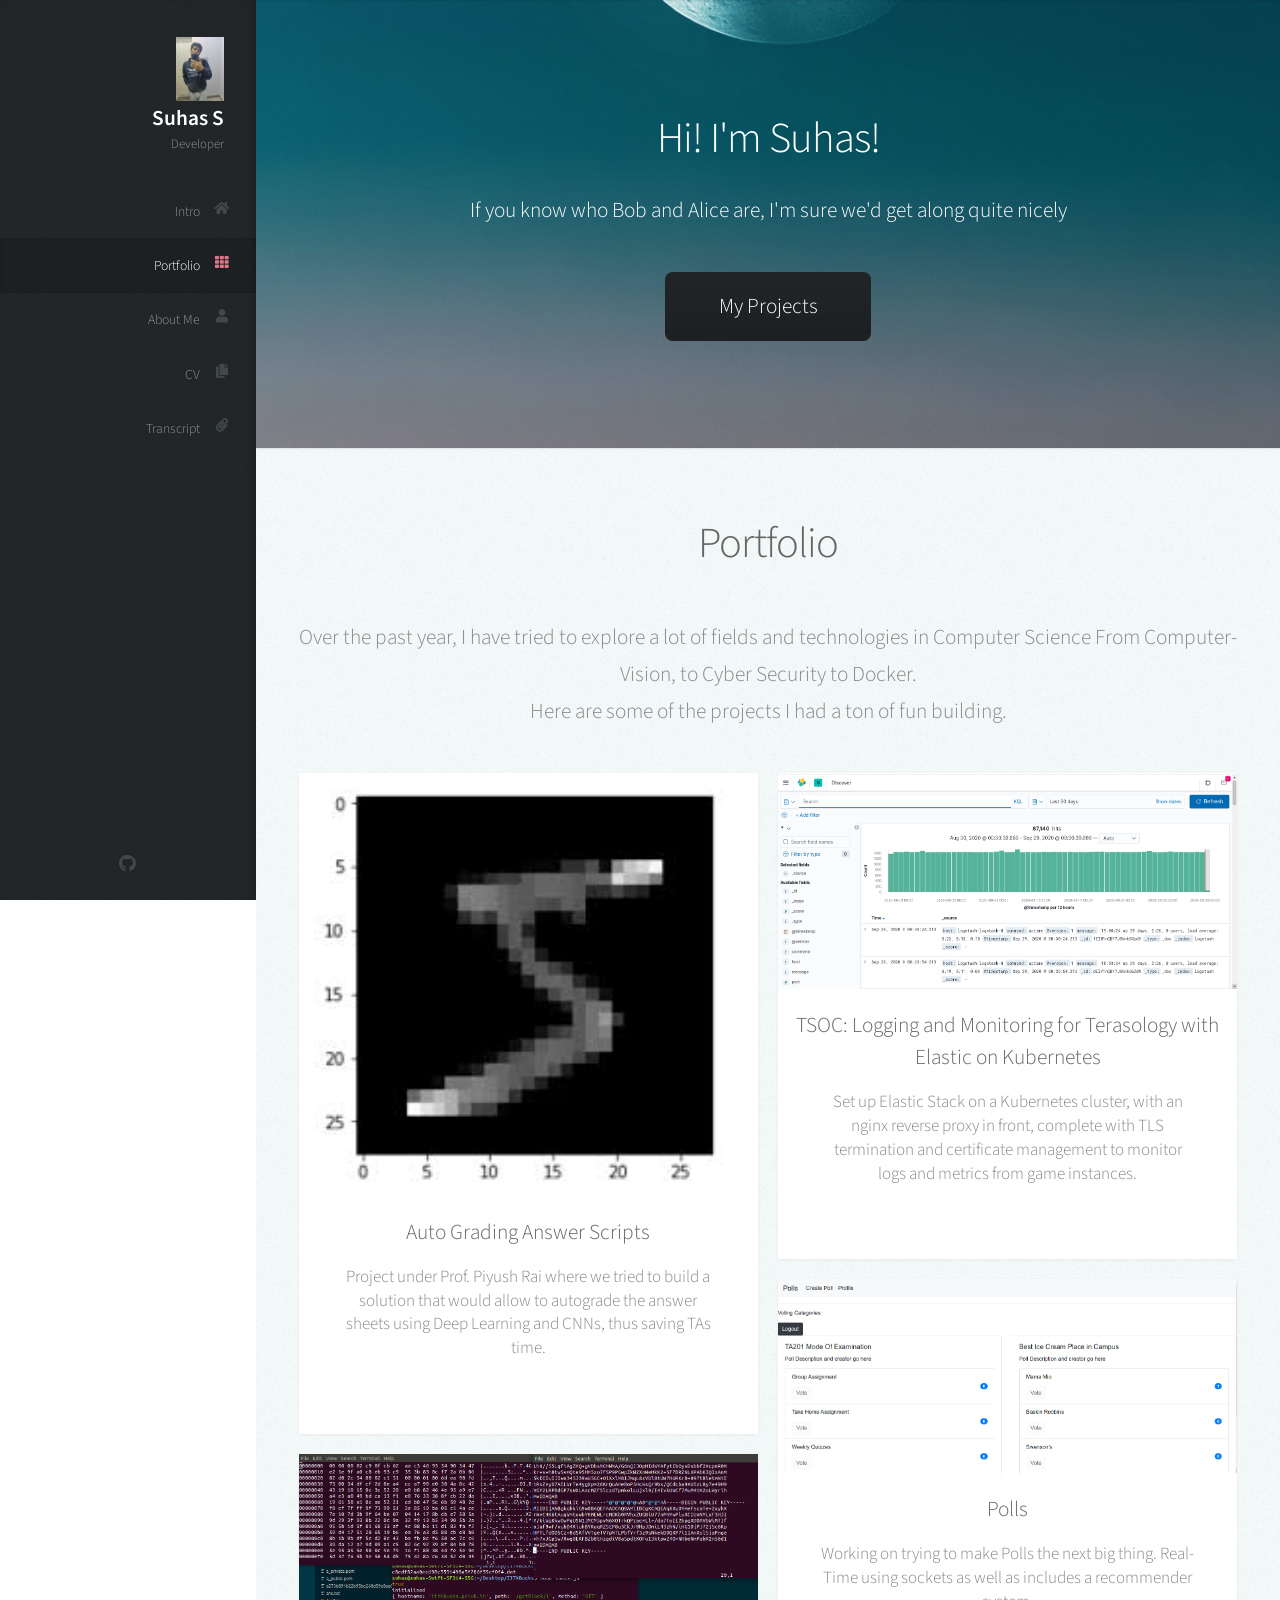
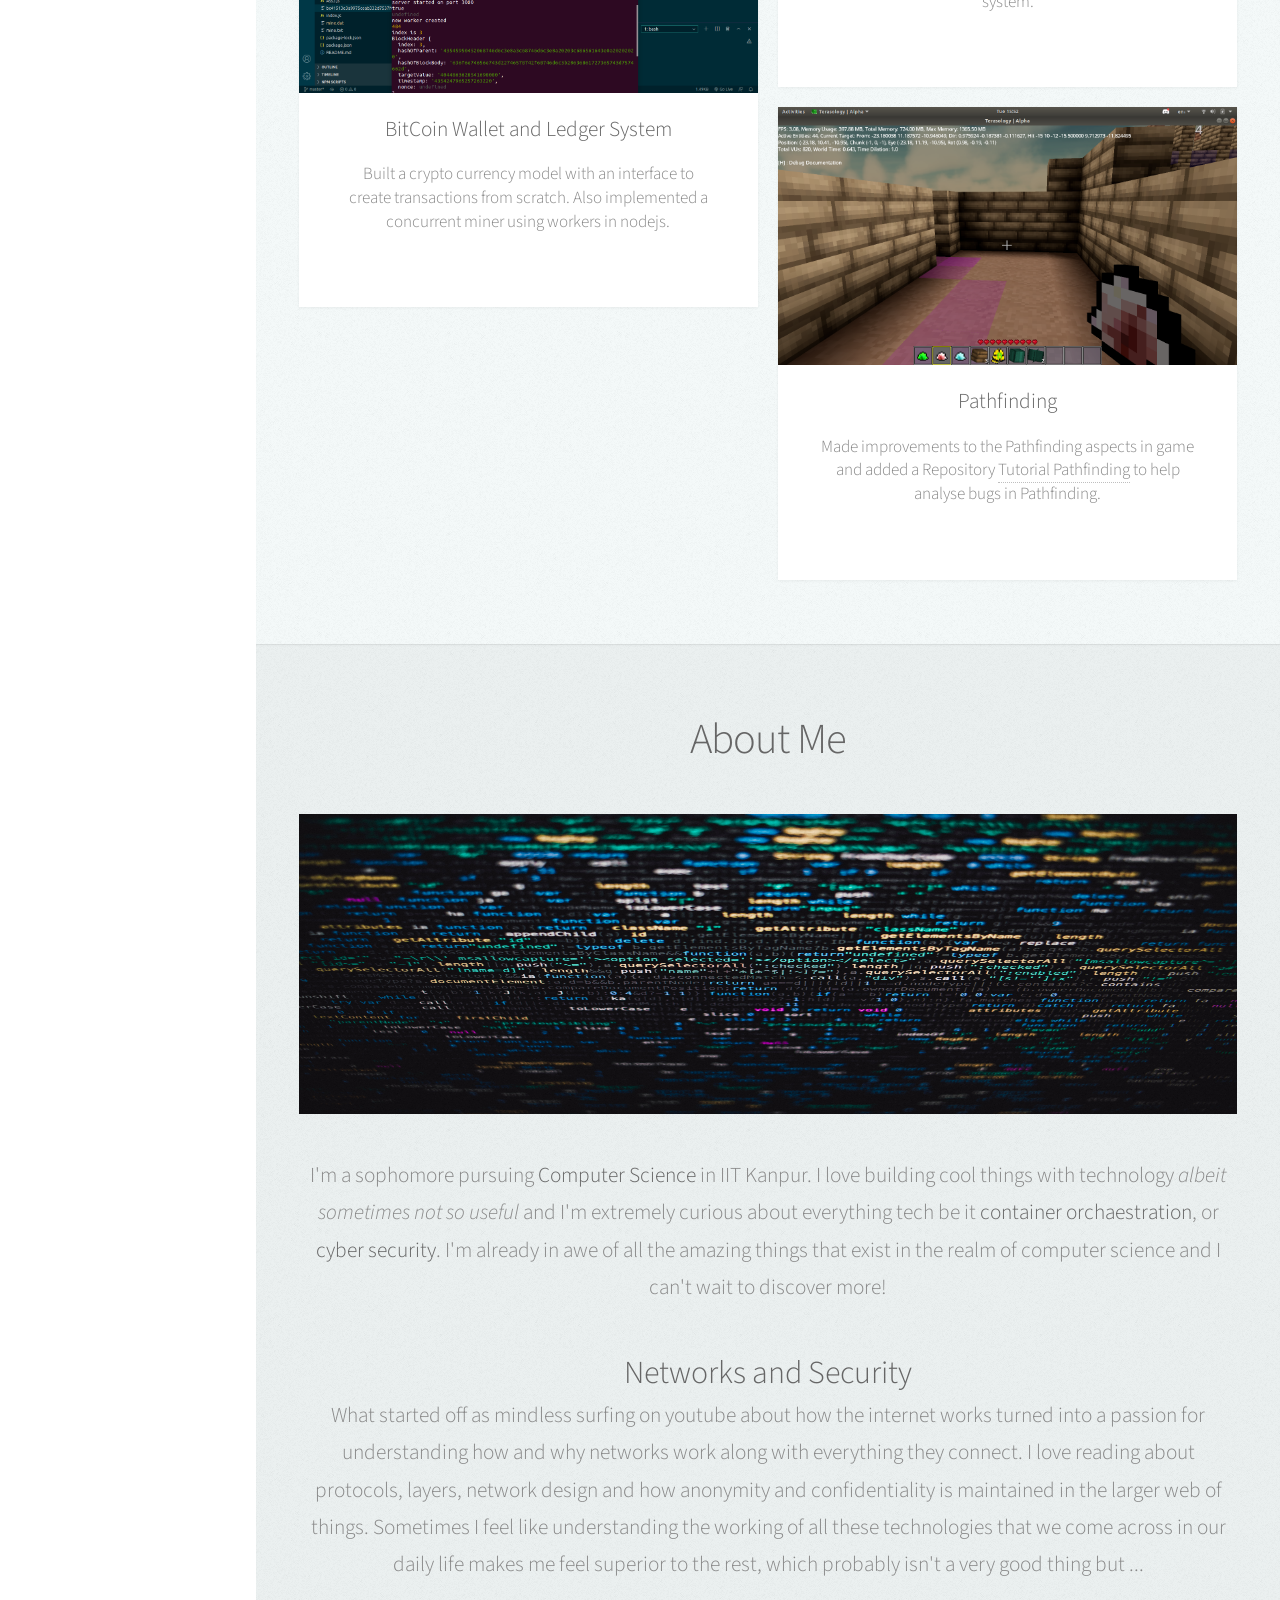
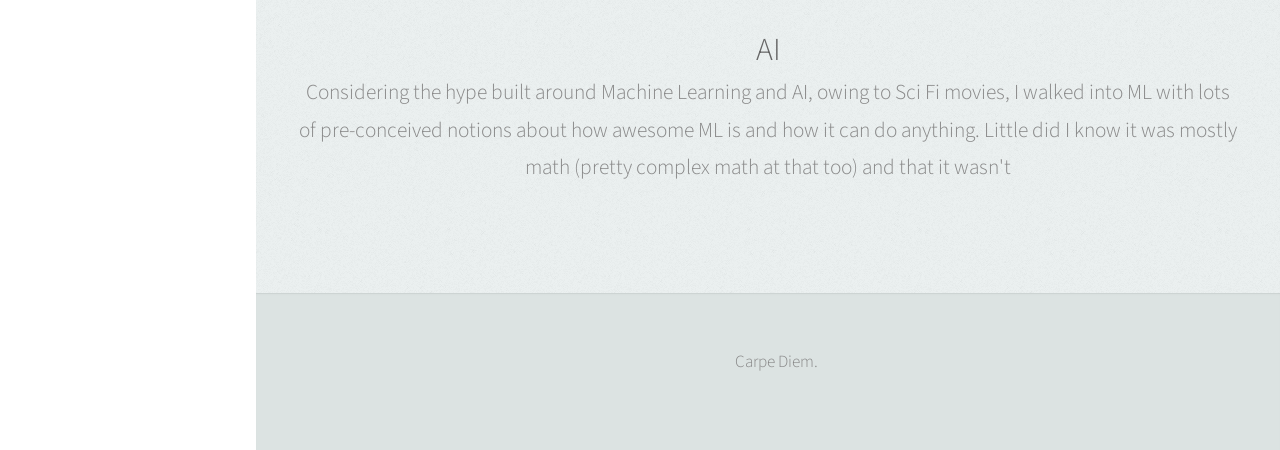
==== index.html @ 018b9af7 "feat: Added icons" ====
<!DOCTYPE HTML>
<!--
	Prologue by HTML5 UP
	html5up.net | @ajlkn
	Free for personal and commercial use under the CCA 3.0 license (html5up.net/license)
-->
<html>
	<head>
		<title>Suhas S Portfolio</title>
		<meta charset="utf-8" />
		<meta name="viewport" content="width=device-width, initial-scale=1, user-scalable=no" />
		<link rel="stylesheet" href="assets/css/main.css" />
	</head>
	<body class="is-preload">

		<!-- Header -->
			<div id="header">

				<div class="top">

					<!-- Logo -->
						<div id="logo">
							<span class="image avatar48"><img src="./images/Display_pic_whatsapp.jpeg" alt="" /></span>
							<h1 id="title">Suhas S</h1>
							<p>Developer</p>
						</div>

					<!-- Nav -->
						<nav id="nav">
							<ul>
								<li><a href="#top" id="top-link"><span class="icon solid fa-home">Intro</span></a></li>
								<li><a href="#portfolio" id="portfolio-link"><span class="icon solid fa-th">Portfolio</span></a></li>
								<li><a href="#about" id="about-link"><span class="icon solid fa-user">About Me</span></a></li>
								<li><a href="https://agent-q1.github.io/docs/Suhas_CV_Nov.pdf" target="_blank" id="cv"><span class="icon solid fa-copy">CV</span></a></li>
							    <li><a href="https://agent-q1.github.io/docs/Suhas_1st-year_transcript.pdf" target="_blank" id="cv"><span class="icon solid fa-paperclip">Transcript</span></a></li>
							
							</ul>
						</nav>

				</div>

				<div class="bottom">

					<!-- Social Icons -->
						<ul class="icons">
							<li><a href="https://github.com/agent-q1" class="icon brands fa-github"><span class="label">Github</span></a></li>

						</ul>

				</div>

			</div>

		<!-- Main -->
			<div id="main">

				<!-- Intro -->
					<section id="top" class="one dark cover">
						<div class="container">

							<header>
								<h2 class="alt">Hi! I'm <strong>Suhas!</strong> </h2>
								<!--<p>I did not rip this template off of HTML5 UP</p> -->

								<p>If you know who Bob and Alice are, I'm sure we'd get along quite nicely</p>

							</header>

							<footer>
								<a href="#portfolio" class="button scrolly">My Projects</a>
							</footer>

						</div>
					</section>

				<!-- Portfolio -->
					<section id="portfolio" class="two">
						<div class="container">

							<header>
								<h2>Portfolio</h2>
							</header>

							<p>Over the past year, I have tried to explore a lot of fields and technologies in Computer Science
								From Computer-Vision, to Cyber Security to Docker. <br>
								Here are some of the projects I had 
								a ton of fun building.
							</p>

							<div class="row">
								<div class="col-6 col-12-mobile">
									<article class="item">
										<a href="https://github.com/agent-q1/AdvancedTrack" class="image fit"><img src="images/opencv-at-project.jpeg" alt="" /></a>
										<header>
											<h3>Auto Grading Answer Scripts
												
											</h3>
											<div class="container">
												<p> Project under Prof. Piyush Rai where we tried to build a solution that would 
													allow to autograde the answer sheets using Deep Learning and CNNs, thus saving 
													TAs time.
												</p>
											</div>
											
											
										</header>
										
									</article>
									<article class="item">
										<a href="https://github.com/agent-q1/IITKBuck" class="image fit"><img src="./images/IITKBucksTerminals.png" alt="" /></a>
										<header>
											<h3>BitCoin Wallet and Ledger System</h3>
											<div class="container">
												<p> Built a crypto currency model with an interface to create transactions from scratch. Also 
													implemented a concurrent miner using workers in nodejs.
												</p>
											</div>
										</header>
									
									</article>
								</div>
								<div class="col-6 col-12-mobile">
									<article class="item">
										<a href="https://suhas.postach.io/post/summary-post-of-logging-and-monitoring-in-terasology" class="image fit"><img src="images/LogsAndMonitoring.png" alt="" /></a>
										<header>
											<h3>TSOC: Logging and Monitoring for Terasology with Elastic on Kubernetes </h3>
											<div class="container">
												<p> Set up Elastic Stack on a Kubernetes cluster, with an nginx reverse proxy in front, complete
													with TLS termination and certificate management to monitor logs and metrics from game instances.
												</p>
											</div>
										
										</header>
									</article>
									<article class="item">
										<a href="https://agent-q1.github.io/Polls" class="image fit"><img src="images/PollLandingPage.png" alt="" /></a>
										<header>
											<h3>Polls </h3>
											<div class="container">
												<p>
													Working on trying to make Polls the next big thing. Real-Time using sockets as well as includes a recommender system.
												</p>
											</div>
										
										</header>
									</article>
									<article class="item">
										<a href="https://suhas.postach.io/post/gallery" class="image fit"><img src="images/Pathfinding-Terasology.png" alt="" /></a>
										<header>
											<h3>Pathfinding </h3>
											<div class="container">
												<p>
													Made improvements to the Pathfinding aspects in game and added a Repository <a href="https://github.com/Terasology/TutorialPathfinding">Tutorial Pathfinding</a> to help 
													analyse bugs in Pathfinding.
												</p>
											</div>
										
										</header>
									</article>
								</div>
								<!-- <div class="col-4 col-12-mobile">
									<article class="item">
										<a href="#" class="image fit"><img src="images/pic06.jpg" alt="" /></a>
										<header>
											<h3>Dolor Penatibus</h3>
										</header>
									</article>
									<article class="item">
										<a href="#" class="image fit"><img src="images/pic07.jpg" alt="" /></a>
										<header>
											<h3>Orci Convallis</h3>
										</header>
									</article>
								</div> -->
							</div>

						</div>
					</section>

				<!-- About Me -->
					<section id="about" class="three">
						<div class="container">

							<header>
								<h2>About Me</h2>
							</header>

							<a href="#" class="image featured"><img src="images/markus-spiske-qjnAnF0jIGk-unsplash.jpg" alt="" /></a>

							<p>I'm a sophomore pursuing <strong>Computer Science</strong> in IIT Kanpur. I love building cool things
								with technology <em>albeit sometimes not so useful</em> and I'm extremely curious about everything tech be it <strong>container orchaestration</strong>, <strongLogging
								and monitoring></strong> or <strong>cyber security</strong>. I'm already in awe of all the amazing things that exist
								in the realm of computer science and I can't wait to discover more!
							</p>

							<h3>Networks and Security</h3>

							<p>
								What started off as mindless surfing on youtube about how the internet works turned into a passion for understanding how and why networks work along with
								everything they connect. I love reading about protocols, layers, network design and how anonymity and confidentiality is 
								maintained in the larger web of things. Sometimes I feel like understanding the working of all these technologies that we come across in our daily life
								makes me feel superior to the rest, which probably isn't a very good thing but ... 
							</p>

							<h3>AI</h3>

							<p> 
								Considering the hype built around Machine Learning and AI, owing to Sci Fi movies, I walked into 
								ML with lots of pre-conceived notions about how awesome ML is and how it can do anything. Little did I know
								it was mostly math (pretty complex math at that too) and that it wasn't 
							</p>

						</div>
					</section>

	
			</div>

		<!-- Footer -->
			<div id="footer">

				<!-- Copyright -->
					<ul class="copyright">
						<li>Carpe Diem.</li>
					</ul>

			</div>

		<!-- Scripts -->
			<script src="assets/js/jquery.min.js"></script>
			<script src="assets/js/jquery.scrolly.min.js"></script>
			<script src="assets/js/jquery.scrollex.min.js"></script>
			<script src="assets/js/browser.min.js"></script>
			<script src="assets/js/breakpoints.min.js"></script>
			<script src="assets/js/util.js"></script>
			<script src="assets/js/main.js"></script>

	</body>
</html>
---- assets/css/main.css ----
@import url("fontawesome-all.min.css");
@import url("https://fonts.googleapis.com/css?family=Source+Sans+Pro:300,300italic,400,600");

/*
	Prologue by HTML5 UP
	html5up.net | @ajlkn
	Free for personal and commercial use under the CCA 3.0 license (html5up.net/license)
*/

html, body, div, span, applet, object,
iframe, h1, h2, h3, h4, h5, h6, p, blockquote,
pre, a, abbr, acronym, address, big, cite,
code, del, dfn, em, img, ins, kbd, q, s, samp,
small, strike, strong, sub, sup, tt, var, b,
u, i, center, dl, dt, dd, ol, ul, li, fieldset,
form, label, legend, table, caption, tbody,
tfoot, thead, tr, th, td, article, aside,
canvas, details, embed, figure, figcaption,
footer, header, hgroup, menu, nav, output, ruby,
section, summary, time, mark, audio, video {
	margin: 0;
	padding: 0;
	border: 0;
	font-size: 100%;
	font: inherit;
	vertical-align: baseline;}

article, aside, details, figcaption, figure,
footer, header, hgroup, menu, nav, section {
	display: block;}

body {
	line-height: 1;
}

ol, ul {
	list-style: none;
}

blockquote, q {
	quotes: none;
}

	blockquote:before, blockquote:after, q:before, q:after {
		content: '';
		content: none;
	}

table {
	border-collapse: collapse;
	border-spacing: 0;
}

body {
	-webkit-text-size-adjust: none;
}

mark {
	background-color: transparent;
	color: inherit;
}

input::-moz-focus-inner {
	border: 0;
	padding: 0;
}

input, select, textarea {
	-moz-appearance: none;
	-webkit-appearance: none;
	-ms-appearance: none;
	appearance: none;
}

/* Basic */

	html {
		box-sizing: border-box;
	}

	*, *:before, *:after {
		box-sizing: inherit;
	}

	body {
		background: #fff;
		font-family: 'Source Sans Pro', sans-serif;
		font-size: 19pt;
		font-weight: 300;
		line-height: 1.75em;
		color: #888;
	}

		body.is-preload *, body.is-preload *:before, body.is-preload *:after {
			-moz-animation: none !important;
			-webkit-animation: none !important;
			-ms-animation: none !important;
			animation: none !important;
			-moz-transition: none !important;
			-webkit-transition: none !important;
			-ms-transition: none !important;
			transition: none !important;
		}

	input, textarea, select {
		font-family: 'Source Sans Pro', sans-serif;
		font-size: 19pt;
		font-weight: 300;
		line-height: 1.75em;
		color: #888;
	}

	h1, h2, h3, h4, h5, h6 {
		font-weight: 300;
		color: #666;
		line-height: 1.5em;
	}

	h1 a, h2 a, h3 a, h4 a, h5 a, h6 a {
		color: inherit;
		text-decoration: none;
	}

		h1 a strong, h2 a strong, h3 a strong, h4 a strong, h5 a strong, h6 a strong {
			color: #333;
		}

	h2 {
		font-size: 2em;
		letter-spacing: -1px;
	}

		h2.alt {
			color: #888;
		}

			h2.alt strong {
				color: #666;
			}

	h3 {
		font-size: 1.5em;
	}

	header {
		margin: 0 0 2em 0;
	}

		header > p {
			margin: 1em 0 0 0;
		}

	footer {
		margin: 2em 0 0 0;
	}

	strong, b {
		font-weight: 300;
		color: #666;
	}

	em, i {
		font-style: italic;
	}

	a {
		text-decoration: none;
		color: inherit;
		border-bottom: dotted 1px rgba(128, 128, 128, 0.5);
		-moz-transition: color 0.35s ease-in-out, border-bottom-color 0.35s ease-in-out;
		-webkit-transition: color 0.35s ease-in-out, border-bottom-color 0.35s ease-in-out;
		-ms-transition: color 0.35s ease-in-out, border-bottom-color 0.35s ease-in-out;
		transition: color 0.35s ease-in-out, border-bottom-color 0.35s ease-in-out;
		outline: 0;
	}

		a:hover {
			color: #E27689;
			border-bottom-color: rgba(255, 255, 255, 0);
		}

	sub {
		position: relative;
		top: 0.5em;
		font-size: 0.8em;
	}

	sup {
		position: relative;
		top: -0.5em;
		font-size: 0.8em;
	}

	hr {
		border: 0;
		border-top: solid 1px #ddd;
	}

	blockquote {
		border-left: solid 0.5em #ddd;
		padding: 1em 0 1em 2em;
		font-style: italic;
	}

	p, ul, ol, dl, table {
		margin-bottom: 2em;
	}

	br.clear {
		clear: both;
	}

/* Container */

	.container {
		margin: 0 auto;
		max-width: 100%;
		width: 1400px;
	}

		@media screen and (min-width: 961px) and (max-width: 1880px) {

			.container {
				width: 1200px;
			}

		}

		@media screen and (min-width: 961px) and (max-width: 1620px) {

			.container {
				width: 960px;
			}

		}

		@media screen and (min-width: 961px) and (max-width: 1320px) {

			.container {
				width: 100%;
			}

		}

		@media screen and (max-width: 960px) {

			.container {
				width: 100%;
			}

		}

		@media screen and (max-width: 736px) {

			.container {
				width: 100%;
			}

		}

/* Row */

	.row {
		display: flex;
		flex-wrap: wrap;
		box-sizing: border-box;
		align-items: stretch;
	}

		.row > * {
			box-sizing: border-box;
		}

		.row.gtr-uniform > * > :last-child {
			margin-bottom: 0;
		}

		.row.aln-left {
			justify-content: flex-start;
		}

		.row.aln-center {
			justify-content: center;
		}

		.row.aln-right {
			justify-content: flex-end;
		}

		.row.aln-top {
			align-items: flex-start;
		}

		.row.aln-middle {
			align-items: center;
		}

		.row.aln-bottom {
			align-items: flex-end;
		}

		.row > .imp {
			order: -1;
		}

		.row > .col-1 {
			width: 8.33333%;
		}

		.row > .off-1 {
			margin-left: 8.33333%;
		}

		.row > .col-2 {
			width: 16.66667%;
		}

		.row > .off-2 {
			margin-left: 16.66667%;
		}

		.row > .col-3 {
			width: 25%;
		}

		.row > .off-3 {
			margin-left: 25%;
		}

		.row > .col-4 {
			width: 33.33333%;
		}

		.row > .off-4 {
			margin-left: 33.33333%;
		}

		.row > .col-5 {
			width: 41.66667%;
		}

		.row > .off-5 {
			margin-left: 41.66667%;
		}

		.row > .col-6 {
			width: 50%;
		}

		.row > .off-6 {
			margin-left: 50%;
		}

		.row > .col-7 {
			width: 58.33333%;
		}

		.row > .off-7 {
			margin-left: 58.33333%;
		}

		.row > .col-8 {
			width: 66.66667%;
		}

		.row > .off-8 {
			margin-left: 66.66667%;
		}

		.row > .col-9 {
			width: 75%;
		}

		.row > .off-9 {
			margin-left: 75%;
		}

		.row > .col-10 {
			width: 83.33333%;
		}

		.row > .off-10 {
			margin-left: 83.33333%;
		}

		.row > .col-11 {
			width: 91.66667%;
		}

		.row > .off-11 {
			margin-left: 91.66667%;
		}

		.row > .col-12 {
			width: 100%;
		}

		.row > .off-12 {
			margin-left: 100%;
		}

		.row.gtr-0 {
			margin-top: 0px;
			margin-left: 0px;
		}

			.row.gtr-0 > * {
				padding: 0px 0 0 0px;
			}

			.row.gtr-0.gtr-uniform {
				margin-top: 0px;
			}

				.row.gtr-0.gtr-uniform > * {
					padding-top: 0px;
				}

		.row.gtr-25 {
			margin-top: -10px;
			margin-left: -10px;
		}

			.row.gtr-25 > * {
				padding: 10px 0 0 10px;
			}

			.row.gtr-25.gtr-uniform {
				margin-top: -10px;
			}

				.row.gtr-25.gtr-uniform > * {
					padding-top: 10px;
				}

		.row.gtr-50 {
			margin-top: -20px;
			margin-left: -20px;
		}

			.row.gtr-50 > * {
				padding: 20px 0 0 20px;
			}

			.row.gtr-50.gtr-uniform {
				margin-top: -20px;
			}

				.row.gtr-50.gtr-uniform > * {
					padding-top: 20px;
				}

		.row {
			margin-top: -40px;
			margin-left: -40px;
		}

			.row > * {
				padding: 40px 0 0 40px;
			}

			.row.gtr-uniform {
				margin-top: -40px;
			}

				.row.gtr-uniform > * {
					padding-top: 40px;
				}

		.row.gtr-150 {
			margin-top: -60px;
			margin-left: -60px;
		}

			.row.gtr-150 > * {
				padding: 60px 0 0 60px;
			}

			.row.gtr-150.gtr-uniform {
				margin-top: -60px;
			}

				.row.gtr-150.gtr-uniform > * {
					padding-top: 60px;
				}

		.row.gtr-200 {
			margin-top: -80px;
			margin-left: -80px;
		}

			.row.gtr-200 > * {
				padding: 80px 0 0 80px;
			}

			.row.gtr-200.gtr-uniform {
				margin-top: -80px;
			}

				.row.gtr-200.gtr-uniform > * {
					padding-top: 80px;
				}

		@media screen and (min-width: 961px) and (max-width: 1880px) {

			.row {
				display: flex;
				flex-wrap: wrap;
				box-sizing: border-box;
				align-items: stretch;
			}

				.row > * {
					box-sizing: border-box;
				}

				.row.gtr-uniform > * > :last-child {
					margin-bottom: 0;
				}

				.row.aln-left {
					justify-content: flex-start;
				}

				.row.aln-center {
					justify-content: center;
				}

				.row.aln-right {
					justify-content: flex-end;
				}

				.row.aln-top {
					align-items: flex-start;
				}

				.row.aln-middle {
					align-items: center;
				}

				.row.aln-bottom {
					align-items: flex-end;
				}

				.row > .imp-wide {
					order: -1;
				}

				.row > .col-1-wide {
					width: 8.33333%;
				}

				.row > .off-1-wide {
					margin-left: 8.33333%;
				}

				.row > .col-2-wide {
					width: 16.66667%;
				}

				.row > .off-2-wide {
					margin-left: 16.66667%;
				}

				.row > .col-3-wide {
					width: 25%;
				}

				.row > .off-3-wide {
					margin-left: 25%;
				}

				.row > .col-4-wide {
					width: 33.33333%;
				}

				.row > .off-4-wide {
					margin-left: 33.33333%;
				}

				.row > .col-5-wide {
					width: 41.66667%;
				}

				.row > .off-5-wide {
					margin-left: 41.66667%;
				}

				.row > .col-6-wide {
					width: 50%;
				}

				.row > .off-6-wide {
					margin-left: 50%;
				}

				.row > .col-7-wide {
					width: 58.33333%;
				}

				.row > .off-7-wide {
					margin-left: 58.33333%;
				}

				.row > .col-8-wide {
					width: 66.66667%;
				}

				.row > .off-8-wide {
					margin-left: 66.66667%;
				}

				.row > .col-9-wide {
					width: 75%;
				}

				.row > .off-9-wide {
					margin-left: 75%;
				}

				.row > .col-10-wide {
					width: 83.33333%;
				}

				.row > .off-10-wide {
					margin-left: 83.33333%;
				}

				.row > .col-11-wide {
					width: 91.66667%;
				}

				.row > .off-11-wide {
					margin-left: 91.66667%;
				}

				.row > .col-12-wide {
					width: 100%;
				}

				.row > .off-12-wide {
					margin-left: 100%;
				}

				.row.gtr-0 {
					margin-top: 0px;
					margin-left: 0px;
				}

					.row.gtr-0 > * {
						padding: 0px 0 0 0px;
					}

					.row.gtr-0.gtr-uniform {
						margin-top: 0px;
					}

						.row.gtr-0.gtr-uniform > * {
							padding-top: 0px;
						}

				.row.gtr-25 {
					margin-top: -10px;
					margin-left: -10px;
				}

					.row.gtr-25 > * {
						padding: 10px 0 0 10px;
					}

					.row.gtr-25.gtr-uniform {
						margin-top: -10px;
					}

						.row.gtr-25.gtr-uniform > * {
							padding-top: 10px;
						}

				.row.gtr-50 {
					margin-top: -20px;
					margin-left: -20px;
				}

					.row.gtr-50 > * {
						padding: 20px 0 0 20px;
					}

					.row.gtr-50.gtr-uniform {
						margin-top: -20px;
					}

						.row.gtr-50.gtr-uniform > * {
							padding-top: 20px;
						}

				.row {
					margin-top: -40px;
					margin-left: -40px;
				}

					.row > * {
						padding: 40px 0 0 40px;
					}

					.row.gtr-uniform {
						margin-top: -40px;
					}

						.row.gtr-uniform > * {
							padding-top: 40px;
						}

				.row.gtr-150 {
					margin-top: -60px;
					margin-left: -60px;
				}

					.row.gtr-150 > * {
						padding: 60px 0 0 60px;
					}

					.row.gtr-150.gtr-uniform {
						margin-top: -60px;
					}

						.row.gtr-150.gtr-uniform > * {
							padding-top: 60px;
						}

				.row.gtr-200 {
					margin-top: -80px;
					margin-left: -80px;
				}

					.row.gtr-200 > * {
						padding: 80px 0 0 80px;
					}

					.row.gtr-200.gtr-uniform {
						margin-top: -80px;
					}

						.row.gtr-200.gtr-uniform > * {
							padding-top: 80px;
						}

		}

		@media screen and (min-width: 961px) and (max-width: 1620px) {

			.row {
				display: flex;
				flex-wrap: wrap;
				box-sizing: border-box;
				align-items: stretch;
			}

				.row > * {
					box-sizing: border-box;
				}

				.row.gtr-uniform > * > :last-child {
					margin-bottom: 0;
				}

				.row.aln-left {
					justify-content: flex-start;
				}

				.row.aln-center {
					justify-content: center;
				}

				.row.aln-right {
					justify-content: flex-end;
				}

				.row.aln-top {
					align-items: flex-start;
				}

				.row.aln-middle {
					align-items: center;
				}

				.row.aln-bottom {
					align-items: flex-end;
				}

				.row > .imp-normal {
					order: -1;
				}

				.row > .col-1-normal {
					width: 8.33333%;
				}

				.row > .off-1-normal {
					margin-left: 8.33333%;
				}

				.row > .col-2-normal {
					width: 16.66667%;
				}

				.row > .off-2-normal {
					margin-left: 16.66667%;
				}

				.row > .col-3-normal {
					width: 25%;
				}

				.row > .off-3-normal {
					margin-left: 25%;
				}

				.row > .col-4-normal {
					width: 33.33333%;
				}

				.row > .off-4-normal {
					margin-left: 33.33333%;
				}

				.row > .col-5-normal {
					width: 41.66667%;
				}

				.row > .off-5-normal {
					margin-left: 41.66667%;
				}

				.row > .col-6-normal {
					width: 50%;
				}

				.row > .off-6-normal {
					margin-left: 50%;
				}

				.row > .col-7-normal {
					width: 58.33333%;
				}

				.row > .off-7-normal {
					margin-left: 58.33333%;
				}

				.row > .col-8-normal {
					width: 66.66667%;
				}

				.row > .off-8-normal {
					margin-left: 66.66667%;
				}

				.row > .col-9-normal {
					width: 75%;
				}

				.row > .off-9-normal {
					margin-left: 75%;
				}

				.row > .col-10-normal {
					width: 83.33333%;
				}

				.row > .off-10-normal {
					margin-left: 83.33333%;
				}

				.row > .col-11-normal {
					width: 91.66667%;
				}

				.row > .off-11-normal {
					margin-left: 91.66667%;
				}

				.row > .col-12-normal {
					width: 100%;
				}

				.row > .off-12-normal {
					margin-left: 100%;
				}

				.row.gtr-0 {
					margin-top: 0px;
					margin-left: 0px;
				}

					.row.gtr-0 > * {
						padding: 0px 0 0 0px;
					}

					.row.gtr-0.gtr-uniform {
						margin-top: 0px;
					}

						.row.gtr-0.gtr-uniform > * {
							padding-top: 0px;
						}

				.row.gtr-25 {
					margin-top: -10px;
					margin-left: -10px;
				}

					.row.gtr-25 > * {
						padding: 10px 0 0 10px;
					}

					.row.gtr-25.gtr-uniform {
						margin-top: -10px;
					}

						.row.gtr-25.gtr-uniform > * {
							padding-top: 10px;
						}

				.row.gtr-50 {
					margin-top: -20px;
					margin-left: -20px;
				}

					.row.gtr-50 > * {
						padding: 20px 0 0 20px;
					}

					.row.gtr-50.gtr-uniform {
						margin-top: -20px;
					}

						.row.gtr-50.gtr-uniform > * {
							padding-top: 20px;
						}

				.row {
					margin-top: -40px;
					margin-left: -40px;
				}

					.row > * {
						padding: 40px 0 0 40px;
					}

					.row.gtr-uniform {
						margin-top: -40px;
					}

						.row.gtr-uniform > * {
							padding-top: 40px;
						}

				.row.gtr-150 {
					margin-top: -60px;
					margin-left: -60px;
				}

					.row.gtr-150 > * {
						padding: 60px 0 0 60px;
					}

					.row.gtr-150.gtr-uniform {
						margin-top: -60px;
					}

						.row.gtr-150.gtr-uniform > * {
							padding-top: 60px;
						}

				.row.gtr-200 {
					margin-top: -80px;
					margin-left: -80px;
				}

					.row.gtr-200 > * {
						padding: 80px 0 0 80px;
					}

					.row.gtr-200.gtr-uniform {
						margin-top: -80px;
					}

						.row.gtr-200.gtr-uniform > * {
							padding-top: 80px;
						}

		}

		@media screen and (min-width: 961px) and (max-width: 1320px) {

			.row {
				display: flex;
				flex-wrap: wrap;
				box-sizing: border-box;
				align-items: stretch;
			}

				.row > * {
					box-sizing: border-box;
				}

				.row.gtr-uniform > * > :last-child {
					margin-bottom: 0;
				}

				.row.aln-left {
					justify-content: flex-start;
				}

				.row.aln-center {
					justify-content: center;
				}

				.row.aln-right {
					justify-content: flex-end;
				}

				.row.aln-top {
					align-items: flex-start;
				}

				.row.aln-middle {
					align-items: center;
				}

				.row.aln-bottom {
					align-items: flex-end;
				}

				.row > .imp-narrow {
					order: -1;
				}

				.row > .col-1-narrow {
					width: 8.33333%;
				}

				.row > .off-1-narrow {
					margin-left: 8.33333%;
				}

				.row > .col-2-narrow {
					width: 16.66667%;
				}

				.row > .off-2-narrow {
					margin-left: 16.66667%;
				}

				.row > .col-3-narrow {
					width: 25%;
				}

				.row > .off-3-narrow {
					margin-left: 25%;
				}

				.row > .col-4-narrow {
					width: 33.33333%;
				}

				.row > .off-4-narrow {
					margin-left: 33.33333%;
				}

				.row > .col-5-narrow {
					width: 41.66667%;
				}

				.row > .off-5-narrow {
					margin-left: 41.66667%;
				}

				.row > .col-6-narrow {
					width: 50%;
				}

				.row > .off-6-narrow {
					margin-left: 50%;
				}

				.row > .col-7-narrow {
					width: 58.33333%;
				}

				.row > .off-7-narrow {
					margin-left: 58.33333%;
				}

				.row > .col-8-narrow {
					width: 66.66667%;
				}

				.row > .off-8-narrow {
					margin-left: 66.66667%;
				}

				.row > .col-9-narrow {
					width: 75%;
				}

				.row > .off-9-narrow {
					margin-left: 75%;
				}

				.row > .col-10-narrow {
					width: 83.33333%;
				}

				.row > .off-10-narrow {
					margin-left: 83.33333%;
				}

				.row > .col-11-narrow {
					width: 91.66667%;
				}

				.row > .off-11-narrow {
					margin-left: 91.66667%;
				}

				.row > .col-12-narrow {
					width: 100%;
				}

				.row > .off-12-narrow {
					margin-left: 100%;
				}

				.row.gtr-0 {
					margin-top: 0px;
					margin-left: 0px;
				}

					.row.gtr-0 > * {
						padding: 0px 0 0 0px;
					}

					.row.gtr-0.gtr-uniform {
						margin-top: 0px;
					}

						.row.gtr-0.gtr-uniform > * {
							padding-top: 0px;
						}

				.row.gtr-25 {
					margin-top: -5px;
					margin-left: -5px;
				}

					.row.gtr-25 > * {
						padding: 5px 0 0 5px;
					}

					.row.gtr-25.gtr-uniform {
						margin-top: -5px;
					}

						.row.gtr-25.gtr-uniform > * {
							padding-top: 5px;
						}

				.row.gtr-50 {
					margin-top: -10px;
					margin-left: -10px;
				}

					.row.gtr-50 > * {
						padding: 10px 0 0 10px;
					}

					.row.gtr-50.gtr-uniform {
						margin-top: -10px;
					}

						.row.gtr-50.gtr-uniform > * {
							padding-top: 10px;
						}

				.row {
					margin-top: -20px;
					margin-left: -20px;
				}

					.row > * {
						padding: 20px 0 0 20px;
					}

					.row.gtr-uniform {
						margin-top: -20px;
					}

						.row.gtr-uniform > * {
							padding-top: 20px;
						}

				.row.gtr-150 {
					margin-top: -30px;
					margin-left: -30px;
				}

					.row.gtr-150 > * {
						padding: 30px 0 0 30px;
					}

					.row.gtr-150.gtr-uniform {
						margin-top: -30px;
					}

						.row.gtr-150.gtr-uniform > * {
							padding-top: 30px;
						}

				.row.gtr-200 {
					margin-top: -40px;
					margin-left: -40px;
				}

					.row.gtr-200 > * {
						padding: 40px 0 0 40px;
					}

					.row.gtr-200.gtr-uniform {
						margin-top: -40px;
					}

						.row.gtr-200.gtr-uniform > * {
							padding-top: 40px;
						}

		}

		@media screen and (max-width: 960px) {

			.row {
				display: flex;
				flex-wrap: wrap;
				box-sizing: border-box;
				align-items: stretch;
			}

				.row > * {
					box-sizing: border-box;
				}

				.row.gtr-uniform > * > :last-child {
					margin-bottom: 0;
				}

				.row.aln-left {
					justify-content: flex-start;
				}

				.row.aln-center {
					justify-content: center;
				}

				.row.aln-right {
					justify-content: flex-end;
				}

				.row.aln-top {
					align-items: flex-start;
				}

				.row.aln-middle {
					align-items: center;
				}

				.row.aln-bottom {
					align-items: flex-end;
				}

				.row > .imp-narrower {
					order: -1;
				}

				.row > .col-1-narrower {
					width: 8.33333%;
				}

				.row > .off-1-narrower {
					margin-left: 8.33333%;
				}

				.row > .col-2-narrower {
					width: 16.66667%;
				}

				.row > .off-2-narrower {
					margin-left: 16.66667%;
				}

				.row > .col-3-narrower {
					width: 25%;
				}

				.row > .off-3-narrower {
					margin-left: 25%;
				}

				.row > .col-4-narrower {
					width: 33.33333%;
				}

				.row > .off-4-narrower {
					margin-left: 33.33333%;
				}

				.row > .col-5-narrower {
					width: 41.66667%;
				}

				.row > .off-5-narrower {
					margin-left: 41.66667%;
				}

				.row > .col-6-narrower {
					width: 50%;
				}

				.row > .off-6-narrower {
					margin-left: 50%;
				}

				.row > .col-7-narrower {
					width: 58.33333%;
				}

				.row > .off-7-narrower {
					margin-left: 58.33333%;
				}

				.row > .col-8-narrower {
					width: 66.66667%;
				}

				.row > .off-8-narrower {
					margin-left: 66.66667%;
				}

				.row > .col-9-narrower {
					width: 75%;
				}

				.row > .off-9-narrower {
					margin-left: 75%;
				}

				.row > .col-10-narrower {
					width: 83.33333%;
				}

				.row > .off-10-narrower {
					margin-left: 83.33333%;
				}

				.row > .col-11-narrower {
					width: 91.66667%;
				}

				.row > .off-11-narrower {
					margin-left: 91.66667%;
				}

				.row > .col-12-narrower {
					width: 100%;
				}

				.row > .off-12-narrower {
					margin-left: 100%;
				}

				.row.gtr-0 {
					margin-top: 0px;
					margin-left: 0px;
				}

					.row.gtr-0 > * {
						padding: 0px 0 0 0px;
					}

					.row.gtr-0.gtr-uniform {
						margin-top: 0px;
					}

						.row.gtr-0.gtr-uniform > * {
							padding-top: 0px;
						}

				.row.gtr-25 {
					margin-top: -5px;
					margin-left: -5px;
				}

					.row.gtr-25 > * {
						padding: 5px 0 0 5px;
					}

					.row.gtr-25.gtr-uniform {
						margin-top: -5px;
					}

						.row.gtr-25.gtr-uniform > * {
							padding-top: 5px;
						}

				.row.gtr-50 {
					margin-top: -10px;
					margin-left: -10px;
				}

					.row.gtr-50 > * {
						padding: 10px 0 0 10px;
					}

					.row.gtr-50.gtr-uniform {
						margin-top: -10px;
					}

						.row.gtr-50.gtr-uniform > * {
							padding-top: 10px;
						}

				.row {
					margin-top: -20px;
					margin-left: -20px;
				}

					.row > * {
						padding: 20px 0 0 20px;
					}

					.row.gtr-uniform {
						margin-top: -20px;
					}

						.row.gtr-uniform > * {
							padding-top: 20px;
						}

				.row.gtr-150 {
					margin-top: -30px;
					margin-left: -30px;
				}

					.row.gtr-150 > * {
						padding: 30px 0 0 30px;
					}

					.row.gtr-150.gtr-uniform {
						margin-top: -30px;
					}

						.row.gtr-150.gtr-uniform > * {
							padding-top: 30px;
						}

				.row.gtr-200 {
					margin-top: -40px;
					margin-left: -40px;
				}

					.row.gtr-200 > * {
						padding: 40px 0 0 40px;
					}

					.row.gtr-200.gtr-uniform {
						margin-top: -40px;
					}

						.row.gtr-200.gtr-uniform > * {
							padding-top: 40px;
						}

		}

		@media screen and (max-width: 736px) {

			.row {
				display: flex;
				flex-wrap: wrap;
				box-sizing: border-box;
				align-items: stretch;
			}

				.row > * {
					box-sizing: border-box;
				}

				.row.gtr-uniform > * > :last-child {
					margin-bottom: 0;
				}

				.row.aln-left {
					justify-content: flex-start;
				}

				.row.aln-center {
					justify-content: center;
				}

				.row.aln-right {
					justify-content: flex-end;
				}

				.row.aln-top {
					align-items: flex-start;
				}

				.row.aln-middle {
					align-items: center;
				}

				.row.aln-bottom {
					align-items: flex-end;
				}

				.row > .imp-mobile {
					order: -1;
				}

				.row > .col-1-mobile {
					width: 8.33333%;
				}

				.row > .off-1-mobile {
					margin-left: 8.33333%;
				}

				.row > .col-2-mobile {
					width: 16.66667%;
				}

				.row > .off-2-mobile {
					margin-left: 16.66667%;
				}

				.row > .col-3-mobile {
					width: 25%;
				}

				.row > .off-3-mobile {
					margin-left: 25%;
				}

				.row > .col-4-mobile {
					width: 33.33333%;
				}

				.row > .off-4-mobile {
					margin-left: 33.33333%;
				}

				.row > .col-5-mobile {
					width: 41.66667%;
				}

				.row > .off-5-mobile {
					margin-left: 41.66667%;
				}

				.row > .col-6-mobile {
					width: 50%;
				}

				.row > .off-6-mobile {
					margin-left: 50%;
				}

				.row > .col-7-mobile {
					width: 58.33333%;
				}

				.row > .off-7-mobile {
					margin-left: 58.33333%;
				}

				.row > .col-8-mobile {
					width: 66.66667%;
				}

				.row > .off-8-mobile {
					margin-left: 66.66667%;
				}

				.row > .col-9-mobile {
					width: 75%;
				}

				.row > .off-9-mobile {
					margin-left: 75%;
				}

				.row > .col-10-mobile {
					width: 83.33333%;
				}

				.row > .off-10-mobile {
					margin-left: 83.33333%;
				}

				.row > .col-11-mobile {
					width: 91.66667%;
				}

				.row > .off-11-mobile {
					margin-left: 91.66667%;
				}

				.row > .col-12-mobile {
					width: 100%;
				}

				.row > .off-12-mobile {
					margin-left: 100%;
				}

				.row.gtr-0 {
					margin-top: 0px;
					margin-left: 0px;
				}

					.row.gtr-0 > * {
						padding: 0px 0 0 0px;
					}

					.row.gtr-0.gtr-uniform {
						margin-top: 0px;
					}

						.row.gtr-0.gtr-uniform > * {
							padding-top: 0px;
						}

				.row.gtr-25 {
					margin-top: -5px;
					margin-left: -5px;
				}

					.row.gtr-25 > * {
						padding: 5px 0 0 5px;
					}

					.row.gtr-25.gtr-uniform {
						margin-top: -5px;
					}

						.row.gtr-25.gtr-uniform > * {
							padding-top: 5px;
						}

				.row.gtr-50 {
					margin-top: -10px;
					margin-left: -10px;
				}

					.row.gtr-50 > * {
						padding: 10px 0 0 10px;
					}

					.row.gtr-50.gtr-uniform {
						margin-top: -10px;
					}

						.row.gtr-50.gtr-uniform > * {
							padding-top: 10px;
						}

				.row {
					margin-top: -20px;
					margin-left: -20px;
				}

					.row > * {
						padding: 20px 0 0 20px;
					}

					.row.gtr-uniform {
						margin-top: -20px;
					}

						.row.gtr-uniform > * {
							padding-top: 20px;
						}

				.row.gtr-150 {
					margin-top: -30px;
					margin-left: -30px;
				}

					.row.gtr-150 > * {
						padding: 30px 0 0 30px;
					}

					.row.gtr-150.gtr-uniform {
						margin-top: -30px;
					}

						.row.gtr-150.gtr-uniform > * {
							padding-top: 30px;
						}

				.row.gtr-200 {
					margin-top: -40px;
					margin-left: -40px;
				}

					.row.gtr-200 > * {
						padding: 40px 0 0 40px;
					}

					.row.gtr-200.gtr-uniform {
						margin-top: -40px;
					}

						.row.gtr-200.gtr-uniform > * {
							padding-top: 40px;
						}

		}

/* Sections/Article */

	section, article {
		margin-bottom: 3em;
	}

		section > :last-child,
		section > .container, section:last-child, article > :last-child,
		article > .container, article:last-child {
			margin-bottom: 0;
		}

		.row > section, .row > article {
			margin-bottom: 0;
		}

/* Image */

	.image {
		display: inline-block;
		border: 0;
	}

		.image img {
			display: block;
			width: 100%;
		}

		.image.avatar48 {
			width: 48px;
			height: 48px;
			background: #f00;
		}

			.image.avatar48 img {
				width: 100%;
				height: auto;
			}

		.image.fit {
			display: block;
			width: 100%;
		}

		.image.featured {
			display: block;
			width: 100%;
			margin: 0 0 2em 0;
		}
			.image.featured img{
				width: 100%;
				height: 300px;
			}

		.image.left {
			float: left;
			margin: 0 2em 2em 0;
		}

		.image.centered {
			display: block;
			margin: 0 0 2em 0;
		}

			.image.centered img {
				margin: 0 auto;
				width: auto;
			}

/* List */

	ul {
		list-style: disc;
		padding-left: 1em;
	}

		ul li {
			padding-left: 0.5em;
		}

	ol {
		list-style: decimal;
		padding-left: 1.25em;
	}

		ol li {
			padding-left: 0.25em;
		}

/* Icons */

	ul.icons {
		cursor: default;
		list-style: none;
		padding-left: 0;
	}

		ul.icons li {
			display: inline-block;
			padding-left: 0;
		}

		ul.icons a {
			display: inline-block;
			width: 2em;
			height: 2em;
			line-height: 2em;
			text-align: center;
			border: 0;
		}

/* Form */

	form label {
		display: block;
		text-align: left;
		margin-bottom: 0.5em;
	}

	form input[type="text"],
	form input[type="email"],
	form input[type="password"],
	form select,
	form textarea {
		position: relative;
		-webkit-appearance: none;
		display: block;
		border: 0;
		outline: 0;
		background: #fff;
		background: rgba(255, 255, 255, 0.75);
		width: 100%;
		border-radius: 0.35em;
		padding: 0.75em 1em 0.75em 1em;
		box-shadow: inset 0 0.1em 0.1em 0 rgba(0, 0, 0, 0.05);
		border: solid 1px rgba(0, 0, 0, 0.15);
		-moz-transition: all 0.35s ease-in-out;
		-webkit-transition: all 0.35s ease-in-out;
		-ms-transition: all 0.35s ease-in-out;
		transition: all 0.35s ease-in-out;
	}

		form input[type="text"]:focus,
		form input[type="email"]:focus,
		form input[type="password"]:focus,
		form select:focus,
		form textarea:focus {
			box-shadow: 0 0 2px 1px #8ebebc;
			background: #fff;
		}

	form input[type="text"],
	form input[type="email"],
	form input[type="password"],
	form select {
		line-height: 1.25em;
	}

	form textarea {
		min-height: 14em;
	}

	form ::-webkit-input-placeholder {
		color: #555 !important;
	}

	form :-moz-placeholder {
		color: #555 !important;
	}

	form ::-moz-placeholder {
		color: #555 !important;
	}

	form :-ms-input-placeholder {
		color: #555 !important;
	}

	form ::-moz-focus-inner {
		border: 0;
	}

/* Table */

	table {
		width: 100%;
		text-align: left;
	}

		table tbody tr:nth-child(2n+2) {
			background: #f4f4f4;
		}

		table td {
			padding: 0.5em 1em 0.5em 1em;
		}

		table th {
			text-align: left;
			padding: 0.5em 1em 0.5em 1em;
			color: #fff;
			background: #222729 url("images/overlay.png");
		}

		table thead {
			background: #444;
			color: #fff;
		}

		table tfoot {
			background: #eee;
		}

/* Button */

	input[type="button"],
	input[type="submit"],
	input[type="reset"],
	button,
	.button {
		position: relative;
		display: inline-block;
		border-radius: 0.35em;
		color: #fff !important;
		text-decoration: none;
		padding: 0.75em 2.5em 0.75em 2.5em;
		background-color: #222629;
		border: 0;
		cursor: pointer;
		background-image: -moz-linear-gradient(top, rgba(0, 0, 0, 0), rgba(0, 0, 0, 0.15)), url("images/overlay.png");
		background-image: -webkit-linear-gradient(top, rgba(0, 0, 0, 0), rgba(0, 0, 0, 0.15)), url("images/overlay.png");
		background-image: -ms-linear-gradient(top, rgba(0, 0, 0, 0), rgba(0, 0, 0, 0.15)), url("images/overlay.png");
		background-image: linear-gradient(top, rgba(0, 0, 0, 0), rgba(0, 0, 0, 0.15)), url("images/overlay.png");
		-moz-transition: background-color 0.35s ease-in-out;
		-webkit-transition: background-color 0.35s ease-in-out;
		-ms-transition: background-color 0.35s ease-in-out;
		transition: background-color 0.35s ease-in-out;
	}

		input[type="button"]:hover,
		input[type="submit"]:hover,
		input[type="reset"]:hover,
		button:hover,
		.button:hover {
			background-color: #9ececc;
		}

		input[type="button"]:active,
		input[type="submit"]:active,
		input[type="reset"]:active,
		button:active,
		.button:active {
			background-color: #7eaeac;
		}

/* Item */

	.item {
		box-shadow: 0 0.05em 0.15em 0 rgba(0, 0, 0, 0.05);
		margin-bottom: 40px;
	}

		.item header {
			background: #fff;
			margin: 0;
			padding: 1em 0 1em 0;
			font-size: 1em;
		}

			.item header h3 {
				font-size: 1em;
			}
			.item header p{
				line-height: 1.4em;
				font-size: 0.8em;
				padding: 1em 0 1em 0;
			}

/* Icons */

	.icon {
		text-decoration: none;
		text-decoration: none;
	}

		.icon:before {
			-moz-osx-font-smoothing: grayscale;
			-webkit-font-smoothing: antialiased;
			display: inline-block;
			font-style: normal;
			font-variant: normal;
			text-rendering: auto;
			line-height: 1;
			text-transform: none !important;
			font-family: 'Font Awesome 5 Free';
			font-weight: 400;
		}

		.icon:before {
			line-height: inherit;
		}

		.icon > .label {
			display: none;
		}

		.icon.solid:before {
			font-weight: 900;
		}

		.icon.brands:before {
			font-family: 'Font Awesome 5 Brands';
		}

/* Header */

	#header {
		display: -moz-flex;
		display: -webkit-flex;
		display: -ms-flex;
		display: flex;
		-moz-flex-direction: column;
		-webkit-flex-direction: column;
		-ms-flex-direction: column;
		flex-direction: column;
		-moz-justify-content: space-between;
		-webkit-justify-content: space-between;
		-ms-justify-content: space-between;
		justify-content: space-between;
		background: #222629 url("images/overlay.png");
		box-shadow: inset -0.25em 0 0.25em 0 rgba(0, 0, 0, 0.1);
		color: #fff;
		height: 100%;
		left: 0;
		overflow-y: auto;
		position: fixed;
		text-align: right;
		top: 0;
		width: 375px;
	}

		#header .top {
			-moz-flex-grow: 1;
			-webkit-flex-grow: 1;
			-ms-flex-grow: 1;
			flex-grow: 1;
		}

		#header .bottom {
			-moz-flex-shrink: 0;
			-webkit-flex-shrink: 0;
			-ms-flex-shrink: 0;
			flex-shrink: 0;
			padding: 1.5em 0 0.75em 0;
		}

			#header .bottom > :last-child {
				margin-bottom: 0;
			}

		#header .icons {
			font-size: 0.8em;
			text-align: center;
		}

			#header .icons a {
				color: #41484c;
				-moz-transition: color 0.35s ease-in-out;
				-webkit-transition: color 0.35s ease-in-out;
				-ms-transition: color 0.35s ease-in-out;
				transition: color 0.35s ease-in-out;
			}

				#header .icons a:hover {
					color: #fff;
				}

	#logo {
		position: relative;
		margin: 1.75em 1.5em 1.5em 1.5em;
		min-height: 48px;
		cursor: default;
	}

		#logo h1 {
			position: relative;
			color: #fff;
			font-weight: 600;
			font-size: 1em;
			line-height: 1em;
		}

		#logo p {
			position: relative;
			display: block;
			font-size: 0.6em;
			color: rgba(255, 255, 255, 0.5);
			line-height: 1.25em;
			margin: 0.5em 0 0 0;
		}

		#logo .image {
			position: absolute;
			left: 0;
			top: 0;
		}

	#nav ul {
		list-style: none;
		padding-left: 0;
		margin-bottom: 0;
	}

		#nav ul li {
			padding-left: 0;
		}

			#nav ul li a {
				display: block;
				padding: 0.5em 1.5em 0.5em 1.5em;
				color: rgba(255, 255, 255, 0.5);
				text-decoration: none;
				outline: 0;
				border: 0;
				-moz-transition: none;
				-webkit-transition: none;
				-ms-transition: none;
				transition: none;
			}

				#nav ul li a span {
					position: relative;
					display: block;
					font-size: 0.8em;
				}

					#nav ul li a span:before {
						position: absolute;
						left: 0;
						color: #41484c;
						text-align: center;
						width: 1.25em;
						line-height: 1.75em;
					}

				#nav ul li a.active {
					background: rgba(0, 0, 0, 0.15);
					box-shadow: inset 0 0 0.25em 0 rgba(0, 0, 0, 0.125);
					color: #fff;
				}

					#nav ul li a.active span:before {
						color: #e27689;
					}

/* Footer */

	#footer {
		margin-left: 375px;
		text-align: center;
		background-color: #dce3e2;
		padding: 3em 0 4em 0;
		box-shadow: inset 0 1px 0 0 rgba(0, 0, 0, 0.05), inset 0 0.1em 0.1em 0 rgba(0, 0, 0, 0.025);
		font-size: 0.8em;
	}

		#footer .copyright {
			cursor: default;
			margin: 0;
		}

			#footer .copyright li {
				display: inline-block;
				line-height: 1em;
				border-left: solid 1px rgba(128, 128, 128, 0.35);
				padding: 0 0 0 0.5em;
				margin: 0 0 0 0.5em;
			}

				#footer .copyright li:first-child {
					border-left: 0;
					padding-left: 0;
					margin-left: 0;
				}

/* Main */

	#main {
		margin-left: 375px;
	}

		#main > section {
			margin: 0;
			overflow: hidden;
			padding: 4em 0;
			box-shadow: inset 0 1px 0 0 rgba(0, 0, 0, 0.05), inset 0 0.1em 0.1em 0 rgba(0, 0, 0, 0.025);
			text-align: center;
			background-image: url("images/overlay.png");
		}

			#main > section.dark {
				color:white;
				color: white;
			}

				#main > section.dark h2, #main > section.dark h3, #main > section.dark h4, #main > section.dark h5, #main > section.dark h6 {
					color: inherit;
				}

				#main > section.dark strong {
					color: #fff;
					border-color: inherit;
				}

				#main > section.dark a {
					color: #fff;
					border-color: inherit;
				}

					#main > section.dark a:hover {
						border-bottom-color: rgba(255, 255, 255, 0);
					}

			#main > section.cover {
				padding: 10em 0;
				background-size: cover;
				background-position: center center;
			}

			#main > section.one {
				background-color: #81918E;
				background-image: url("../../images/alexander-andrews-yOIT88xWkbg-unsplash.jpg");
			}

			#main > section.two {
				background-color: #f5fafa;
			}

			#main > section.three {
				background-color: #ecf1f1;
			}

			#main > section.four {
				background-color: #e8edec;
			}

/* Wide */

	@media screen and (min-width: 961px) and (max-width: 1880px) {

		/* Basic */

			body, input, textarea, select {
				font-size: 17pt;
			}

		/* Header */

			#header {
				width: 300px;
			}

		/* Footer */

			#footer {
				margin-left: 300px;
			}

		/* Main */

			#main {
				margin-left: 300px;
			}

	}

/* Normal */

	@media screen and (min-width: 961px) and (max-width: 1620px) {

		/* Main */

			#main > section {
				padding: 3em 0;
			}

			#main section.cover {
				padding: 5em 0;
			}

	}

/* Narrow */

	@media screen and (min-width: 961px) and (max-width: 1320px) {

		/* Basic */

			body, input, textarea, select {
				font-size: 16pt;
			}

			.container {
				padding: 0 2em 0 2em;
			}

		/* Icons */

			ul.icons li a {
				width: 1.75em;
			}

		/* Item */

			.item {
				margin-bottom: 20px;
			}

		/* Header */

			#header {
				width: 20%;
			}

			#logo .image {
				position: relative;
				margin: 0 0 0.5em 0;
			}

			#nav ul li a {
				font-size: 0.8em;
				padding-top: 0.5em;
				padding-bottom: 0.5em;
			}

				#nav ul li a span {
					padding-right: 2.25em;
				}

					#nav ul li a span:before {
						left: 100%;
						margin-left: -1.25em;
						line-height: 2.25em;
					}

		/* Footer */

			#footer {
				margin-left: 20%;
			}

		/* Main */

			#main {
				margin-left: 20%;
			}

	}

/* Narrower */

	#headerToggle {
		display: none;
	}

	@media screen and (max-width: 960px) {

		/* Basic */

			html, body {
				overflow-x: hidden;
			}

			body, input, textarea, select {
				font-size: 16pt;
			}

			header br {
				display: none;
			}

			.container {
				padding: 0 2em 0 2em;
			}

		/* Item */

			.item {
				margin-bottom: 15px;
			}

		/* Icons */

			ul.icons a {
				width: 1.75em;
				font-size: 1.25em;
			}

		/* Header */

			#header {
				-moz-backface-visibility: hidden;
				-webkit-backface-visibility: hidden;
				-ms-backface-visibility: hidden;
				backface-visibility: hidden;
				-moz-transform: translateX(-275px);
				-webkit-transform: translateX(-275px);
				-ms-transform: translateX(-275px);
				transform: translateX(-275px);
				-moz-transition: -moz-transform 0.5s ease;
				-webkit-transition: -webkit-transform 0.5s ease;
				-ms-transition: -ms-transform 0.5s ease;
				transition: transform 0.5s ease;
				-webkit-overflow-scrolling: touch;
				display: block;
				height: 100%;
				left: 0;
				overflow-y: auto;
				position: fixed;
				top: 0;
				width: 275px;
				z-index: 10002;
				width: 275px;
				background: #222729 url("images/overlay.png");
				box-shadow: inset -0.25em 0 0.25em 0 rgba(0, 0, 0, 0.125);
			}

				#header .top {
					position: relative;
				}

				#header .bottom {
					border-top: solid 1px rgba(255, 255, 255, 0.05);
					box-shadow: 0 -1px 0 0 rgba(0, 0, 0, 0.15);
					padding-top: 2em;
					margin-top: 2em;
					position: relative;
				}

			#logo {
				margin: 1.5em 1.25em 1.25em 1.25em;
			}

			#nav ul li a {
				padding: 0.5em 1.25em 0.5em 1.25em;
			}

			#headerToggle {
				-moz-backface-visibility: hidden;
				-webkit-backface-visibility: hidden;
				-ms-backface-visibility: hidden;
				backface-visibility: hidden;
				-moz-transition: -moz-transform 0.5s ease;
				-webkit-transition: -webkit-transform 0.5s ease;
				-ms-transition: -ms-transform 0.5s ease;
				transition: transform 0.5s ease;
				display: block;
				height: 2.25em;
				left: 0;
				position: fixed;
				top: 0;
				width: 3.25em;
				z-index: 10001;
			}

				#headerToggle .toggle {
					text-decoration: none;
					position: absolute;
					left: 0;
					top: 0;
					width: 100%;
					height: 100%;
					outline: 0;
					border: 0;
				}

					#headerToggle .toggle:before {
						-moz-osx-font-smoothing: grayscale;
						-webkit-font-smoothing: antialiased;
						display: inline-block;
						font-style: normal;
						font-variant: normal;
						text-rendering: auto;
						line-height: 1;
						text-transform: none !important;
						font-family: 'Font Awesome 5 Free';
						font-weight: 900;
					}

					#headerToggle .toggle:before {
						text-decoration: none;
						content: '\f0c9';
						color: #fff;
						font-size: 18px;
						background: rgba(128, 136, 144, 0.5);
						border-radius: 0.35em;
						text-align: center;
						position: absolute;
						left: 0.5em;
						top: 0.5em;
						display: block;
						width: 3.25em;
						height: 2.25em;
						line-height: 2.25em;
					}

			body.header-visible #main {
				-moz-transform: translateX(275px);
				-webkit-transform: translateX(275px);
				-ms-transform: translateX(275px);
				transform: translateX(275px);
			}

			body.header-visible #headerToggle {
				-moz-transform: translateX(275px);
				-webkit-transform: translateX(275px);
				-ms-transform: translateX(275px);
				transform: translateX(275px);
			}

			body.header-visible #header {
				-moz-transform: translateX(0);
				-webkit-transform: translateX(0);
				-ms-transform: translateX(0);
				transform: translateX(0);
			}

		/* Footer */

			#footer {
				margin-left: 0;
			}

		/* Main */

			#main {
				-moz-backface-visibility: hidden;
				-webkit-backface-visibility: hidden;
				-ms-backface-visibility: hidden;
				backface-visibility: hidden;
				-moz-transition: -moz-transform 0.5s ease;
				-webkit-transition: -webkit-transform 0.5s ease;
				-ms-transition: -ms-transform 0.5s ease;
				transition: transform 0.5s ease;
				padding-bottom: 1px;
				margin-left: 0;
			}

				#main > section {
					padding: 3em 0;
				}

				#main section.cover {
					padding: 4em 0;
				}

	}

/* Mobile */

	@media screen and (max-width: 736px) {

		/* Basic */

			body, input, textarea, select {
				font-size: 14pt;
			}

			h2 {
				font-size: 1.5em;
				letter-spacing: 0;
				font-weight: 300;
			}

			.container {
				padding: 0 15px 0 15px;
			}

		/* List */

			ul.icons a {
				width: 2em;
				font-size: 1.25em;
			}

		/* Main */

			#main > section {
				padding: 2em 0;
			}

			#main section.cover {
				padding: 4em 0em;
			}

				#main section.cover header {
					padding: 0 1em;
				}

		/* Footer */

			#footer .copyright li {
				display: block;
				line-height: 1.25em;
				border: 0;
				padding: 0;
				margin: 1em 0 0 0;
			}

				#footer .copyright li:first-child {
					margin-top: 0;
				}

	}
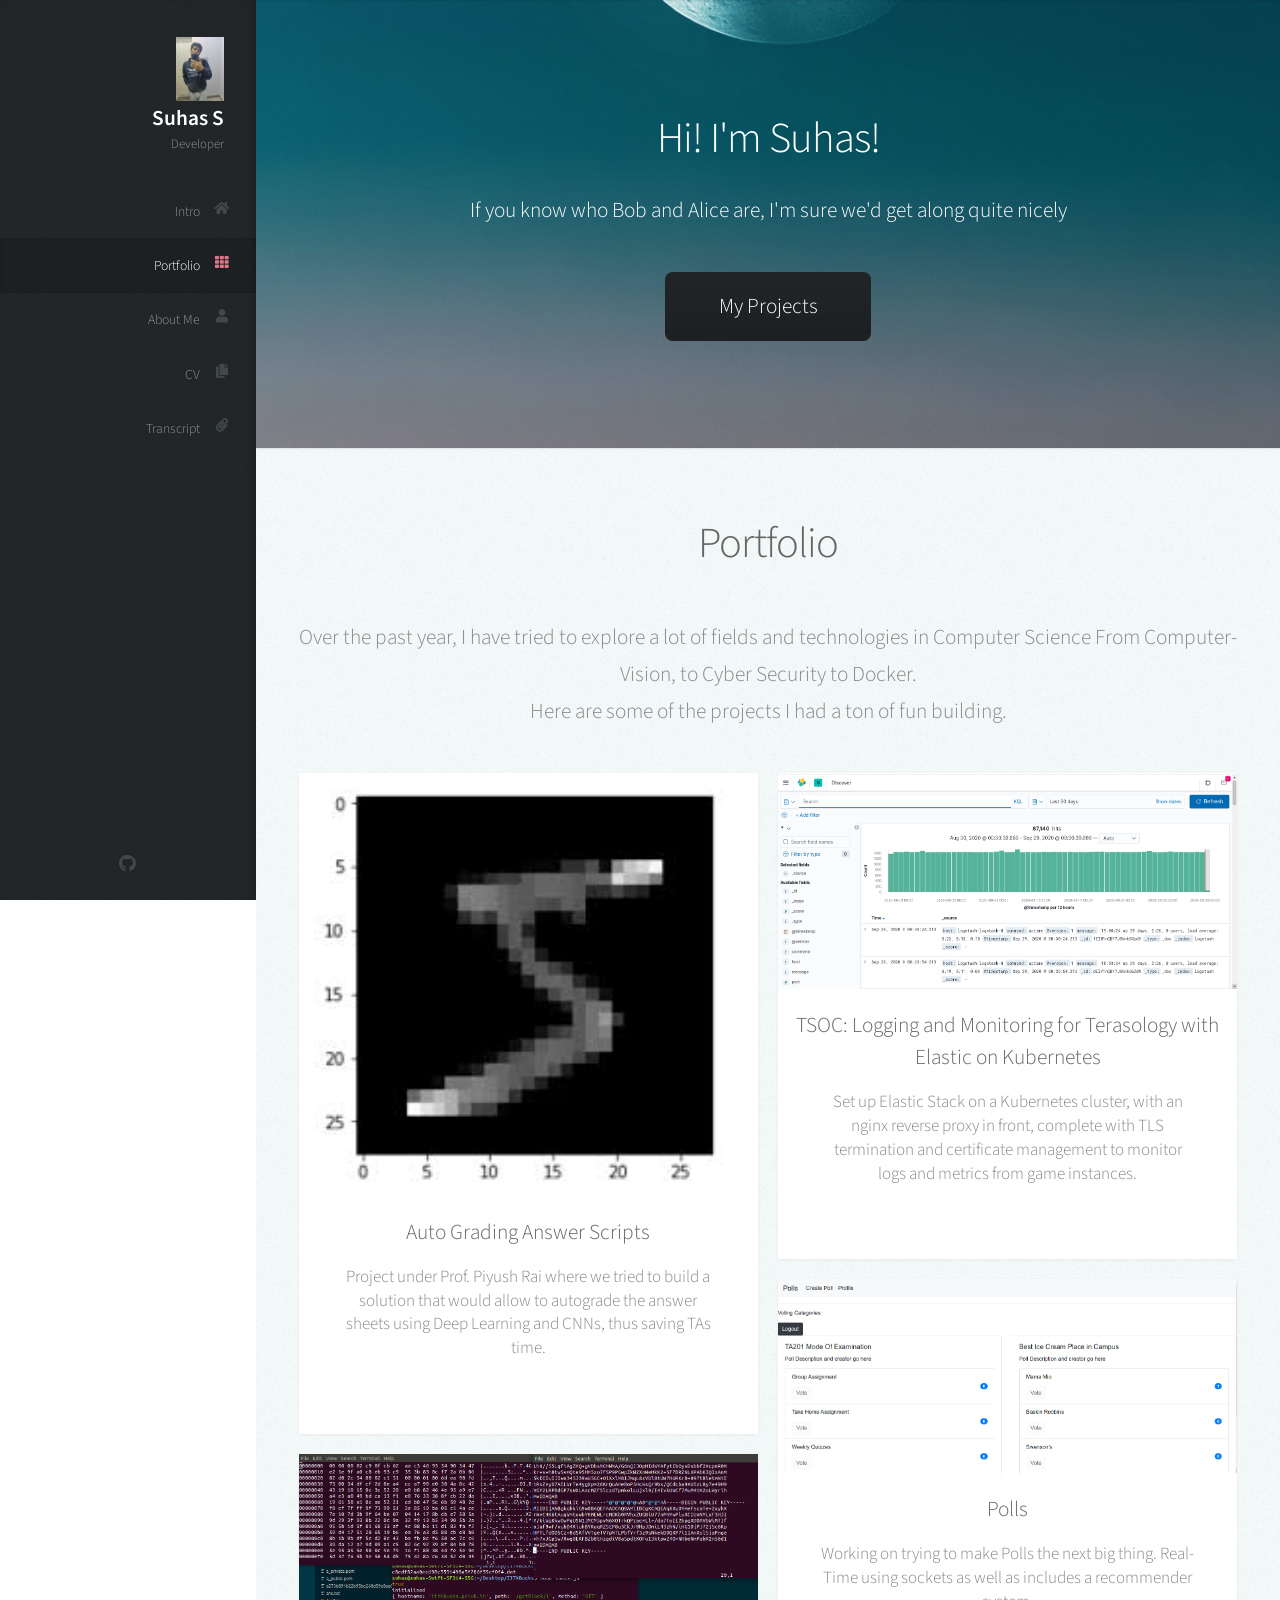
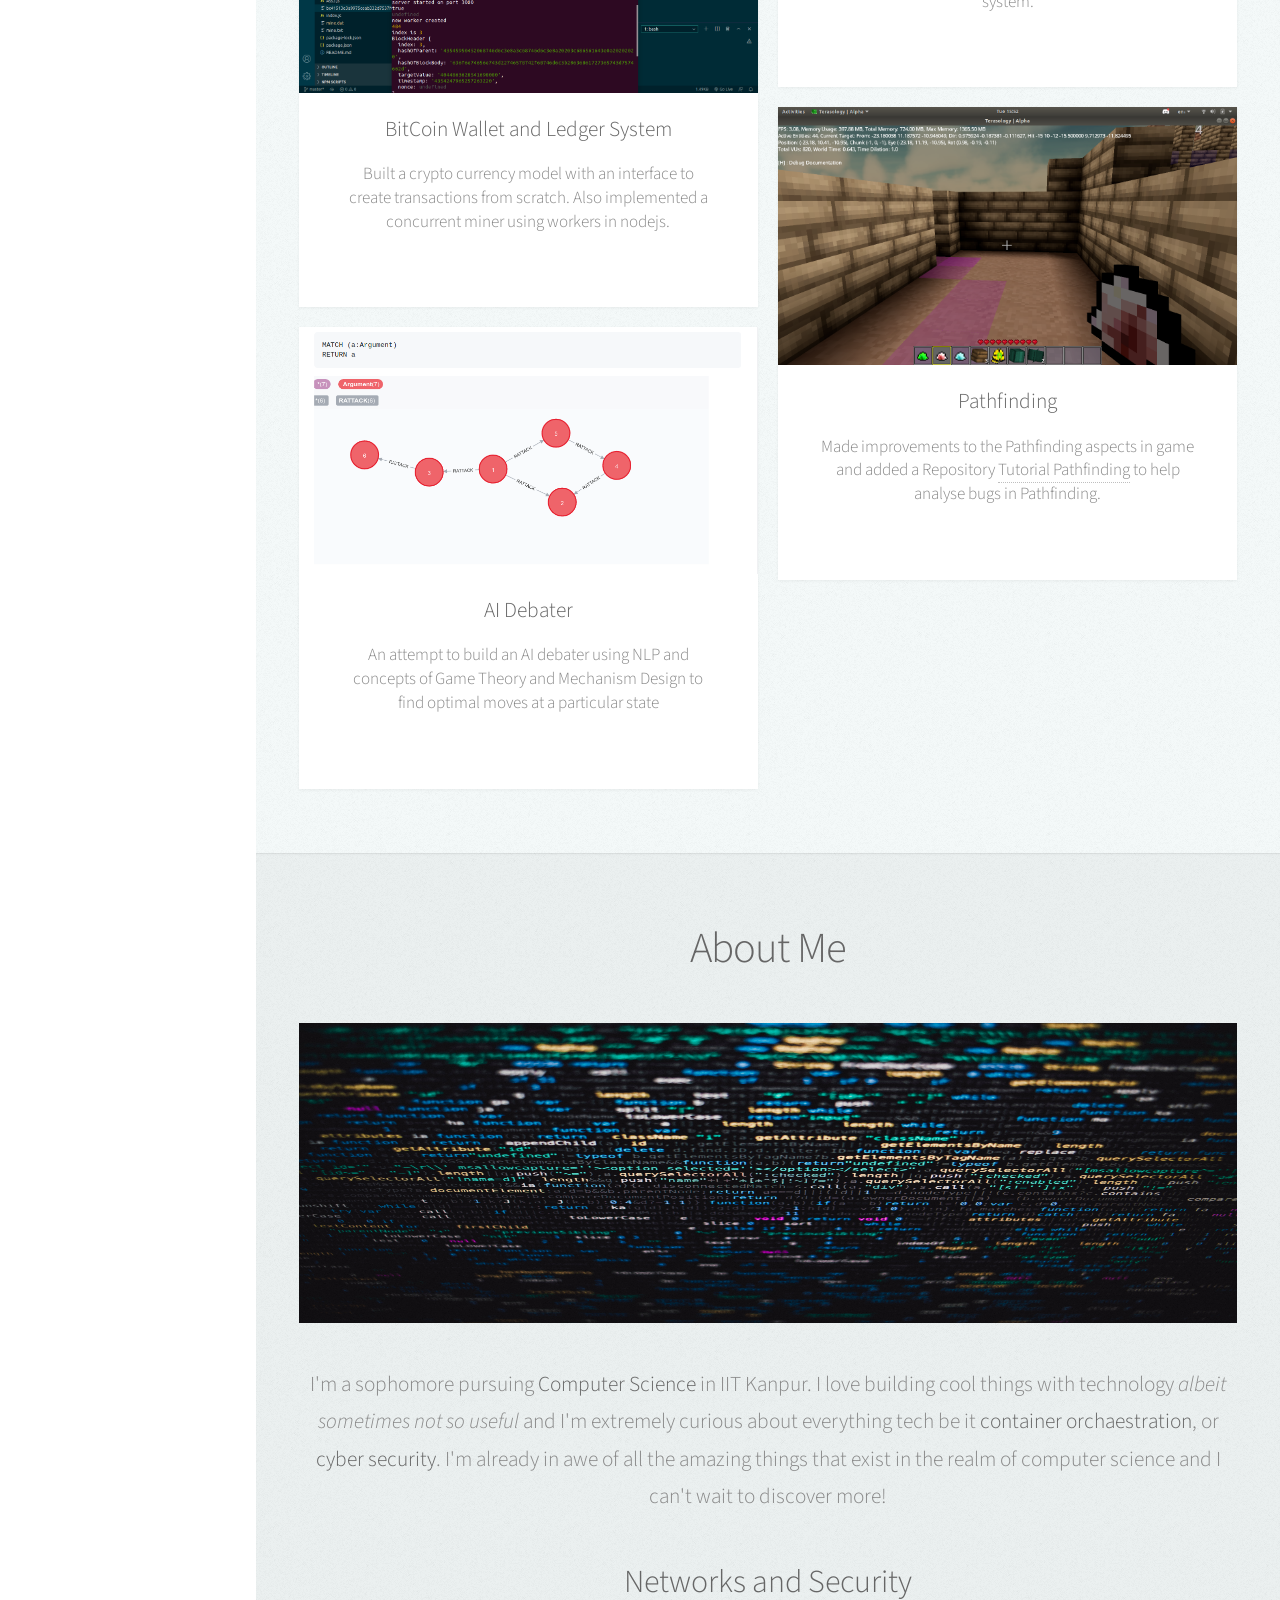
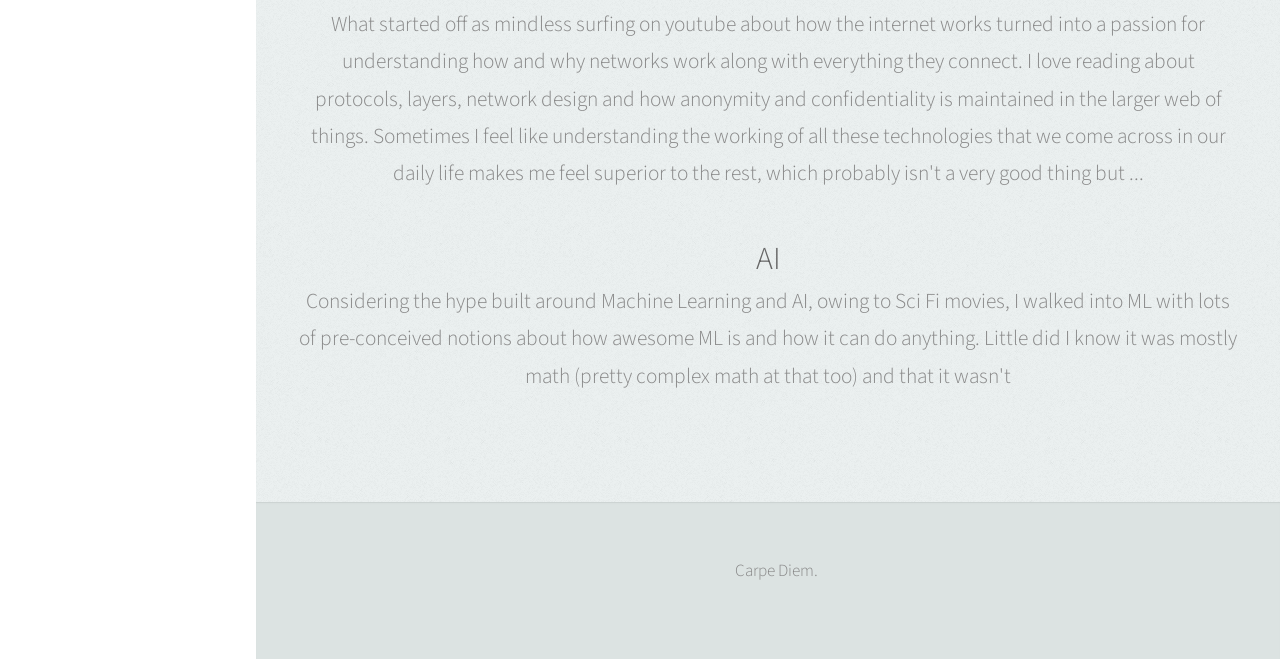
==== commit ef3629ea: "feat: Added CS711 Game Theory Project" ====
--- a/index.html
+++ b/index.html
@@ -118,6 +118,18 @@
 										</header>
 									
 									</article>
+
+									<article class="item">
+										<a href="https://github.com/agent-q1/AI-Debater" class="image fit"><img src="./images/AI_Debater.png" alt="" /></a>
+										<header>
+											<h3>AI Debater</h3>
+											<div class="container">
+												<p> An attempt to build an AI debater using NLP and concepts of Game Theory and Mechanism Design to find optimal moves at a particular state
+												</p>
+											</div>
+										</header>
+									
+									</article>
 								</div>
 								<div class="col-6 col-12-mobile">
 									<article class="item">
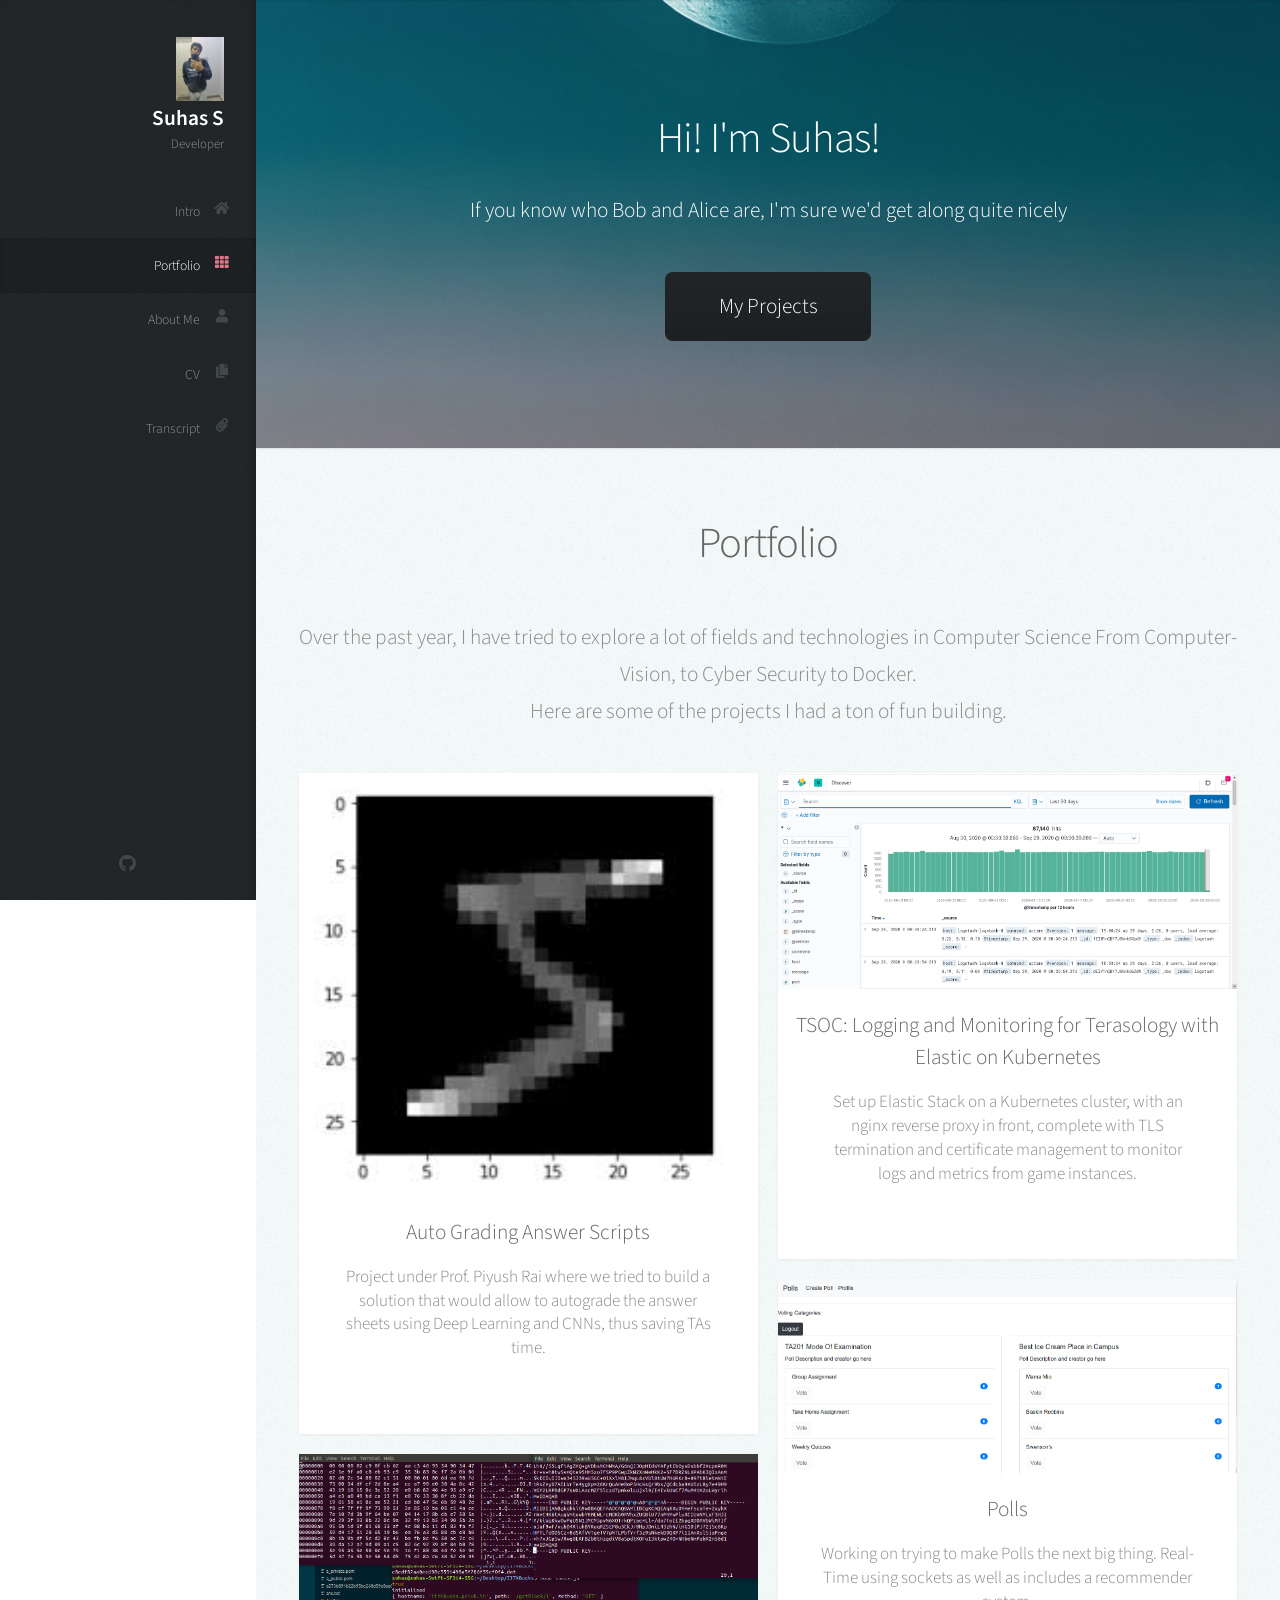
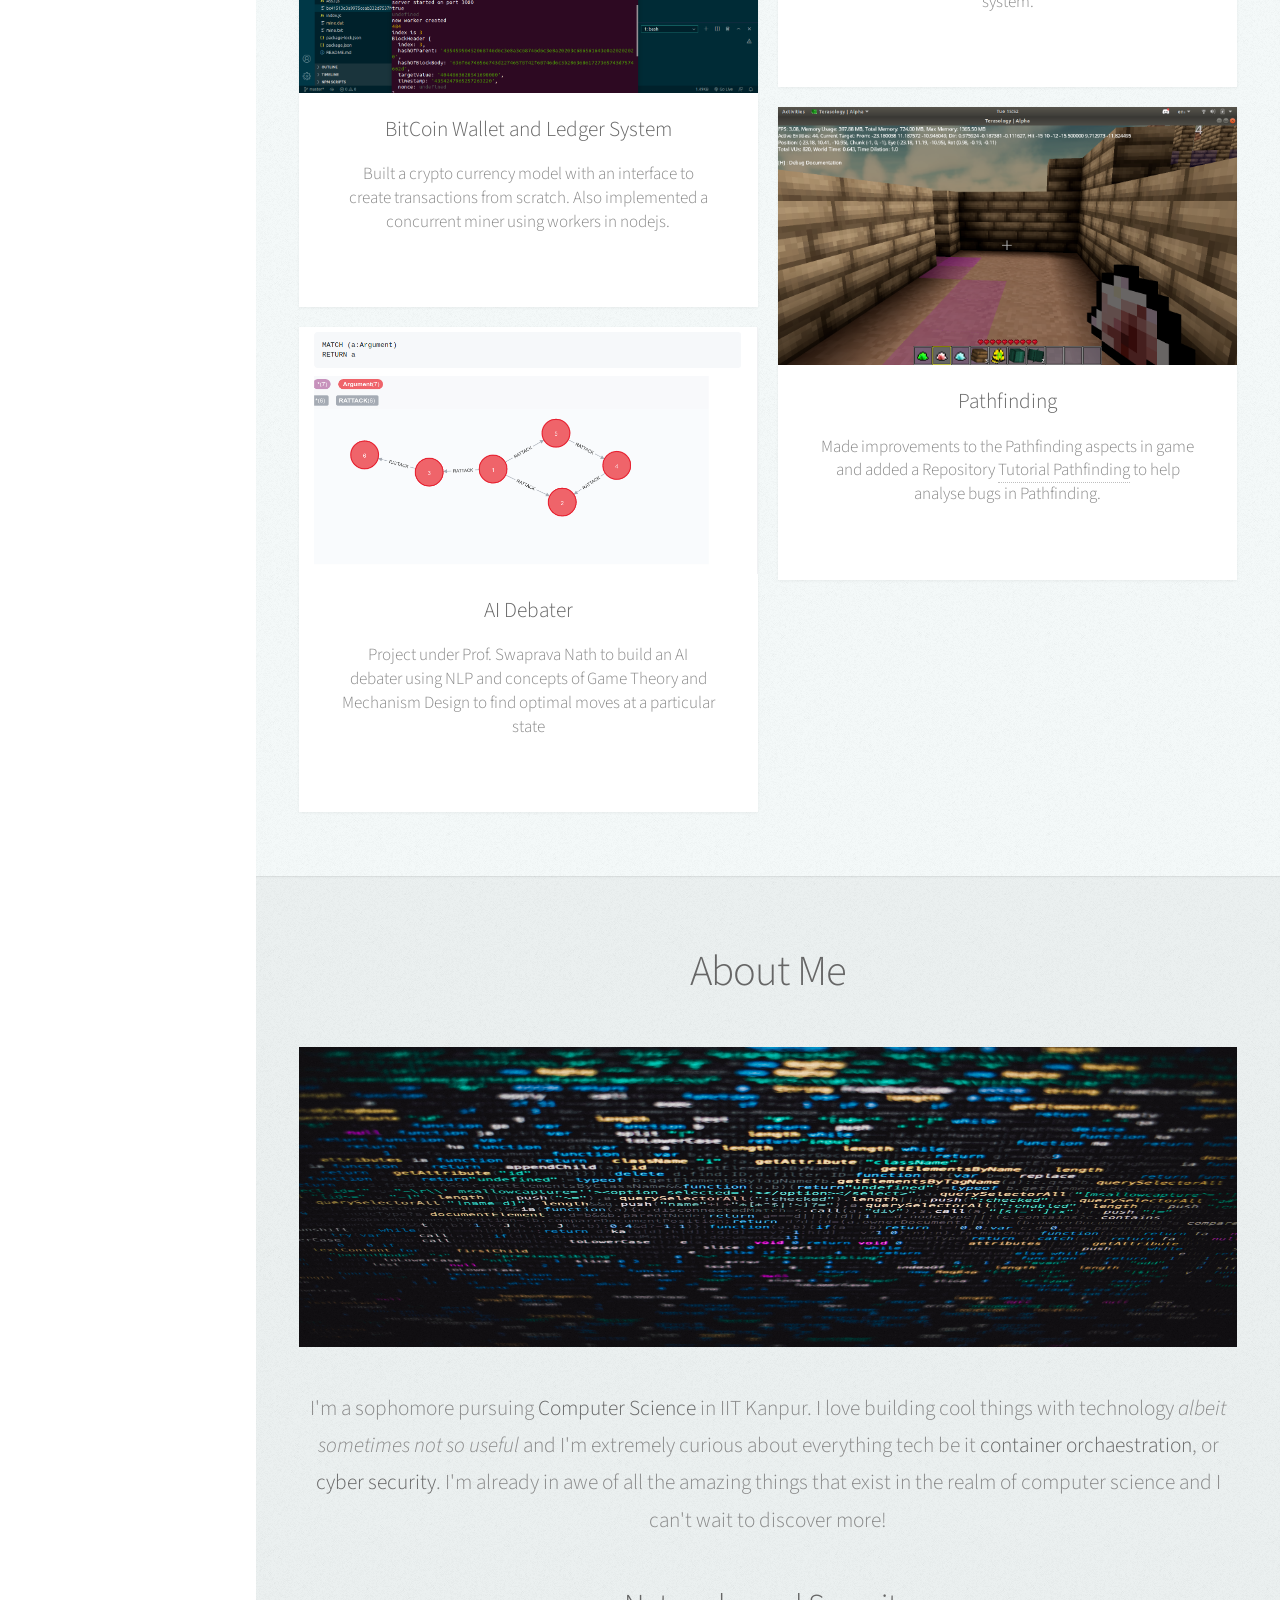
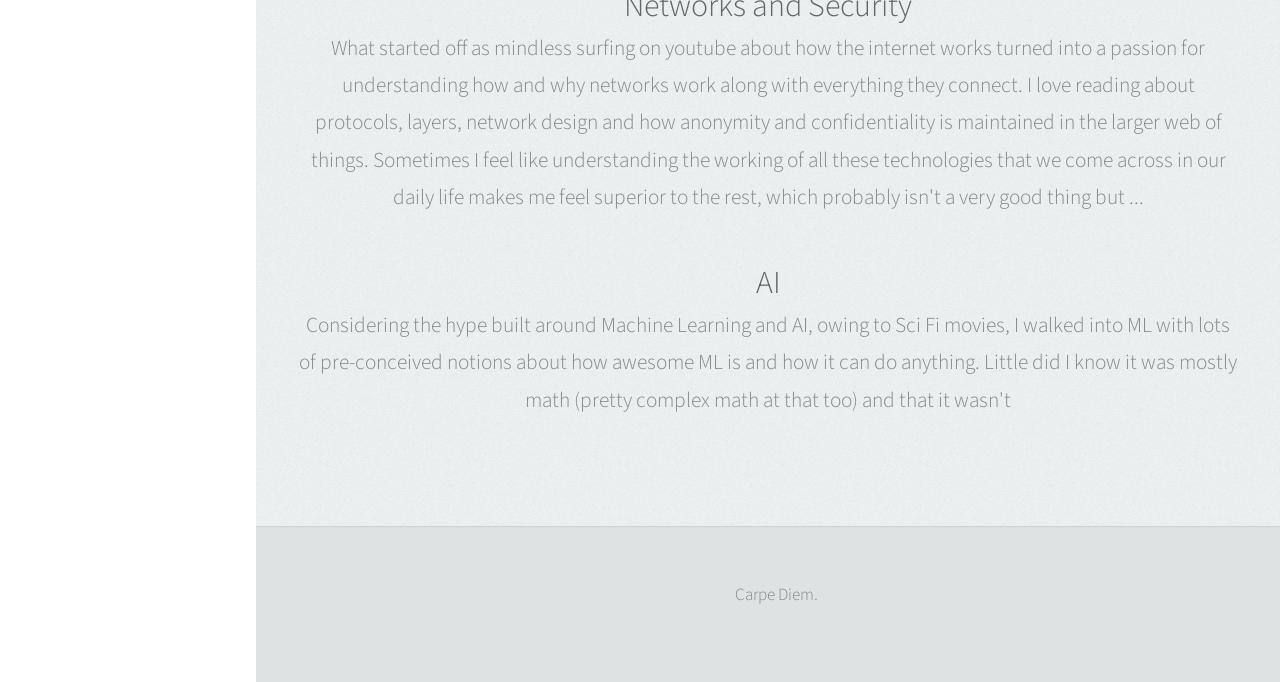
==== commit 56dec900: "fix: Typo" ====
--- a/index.html
+++ b/index.html
@@ -124,7 +124,7 @@
 										<header>
 											<h3>AI Debater</h3>
 											<div class="container">
-												<p> An attempt to build an AI debater using NLP and concepts of Game Theory and Mechanism Design to find optimal moves at a particular state
+												<p> Project under Prof. Swaprava Nath to build an AI debater using NLP and concepts of Game Theory and Mechanism Design to find optimal moves at a particular state
 												</p>
 											</div>
 										</header>
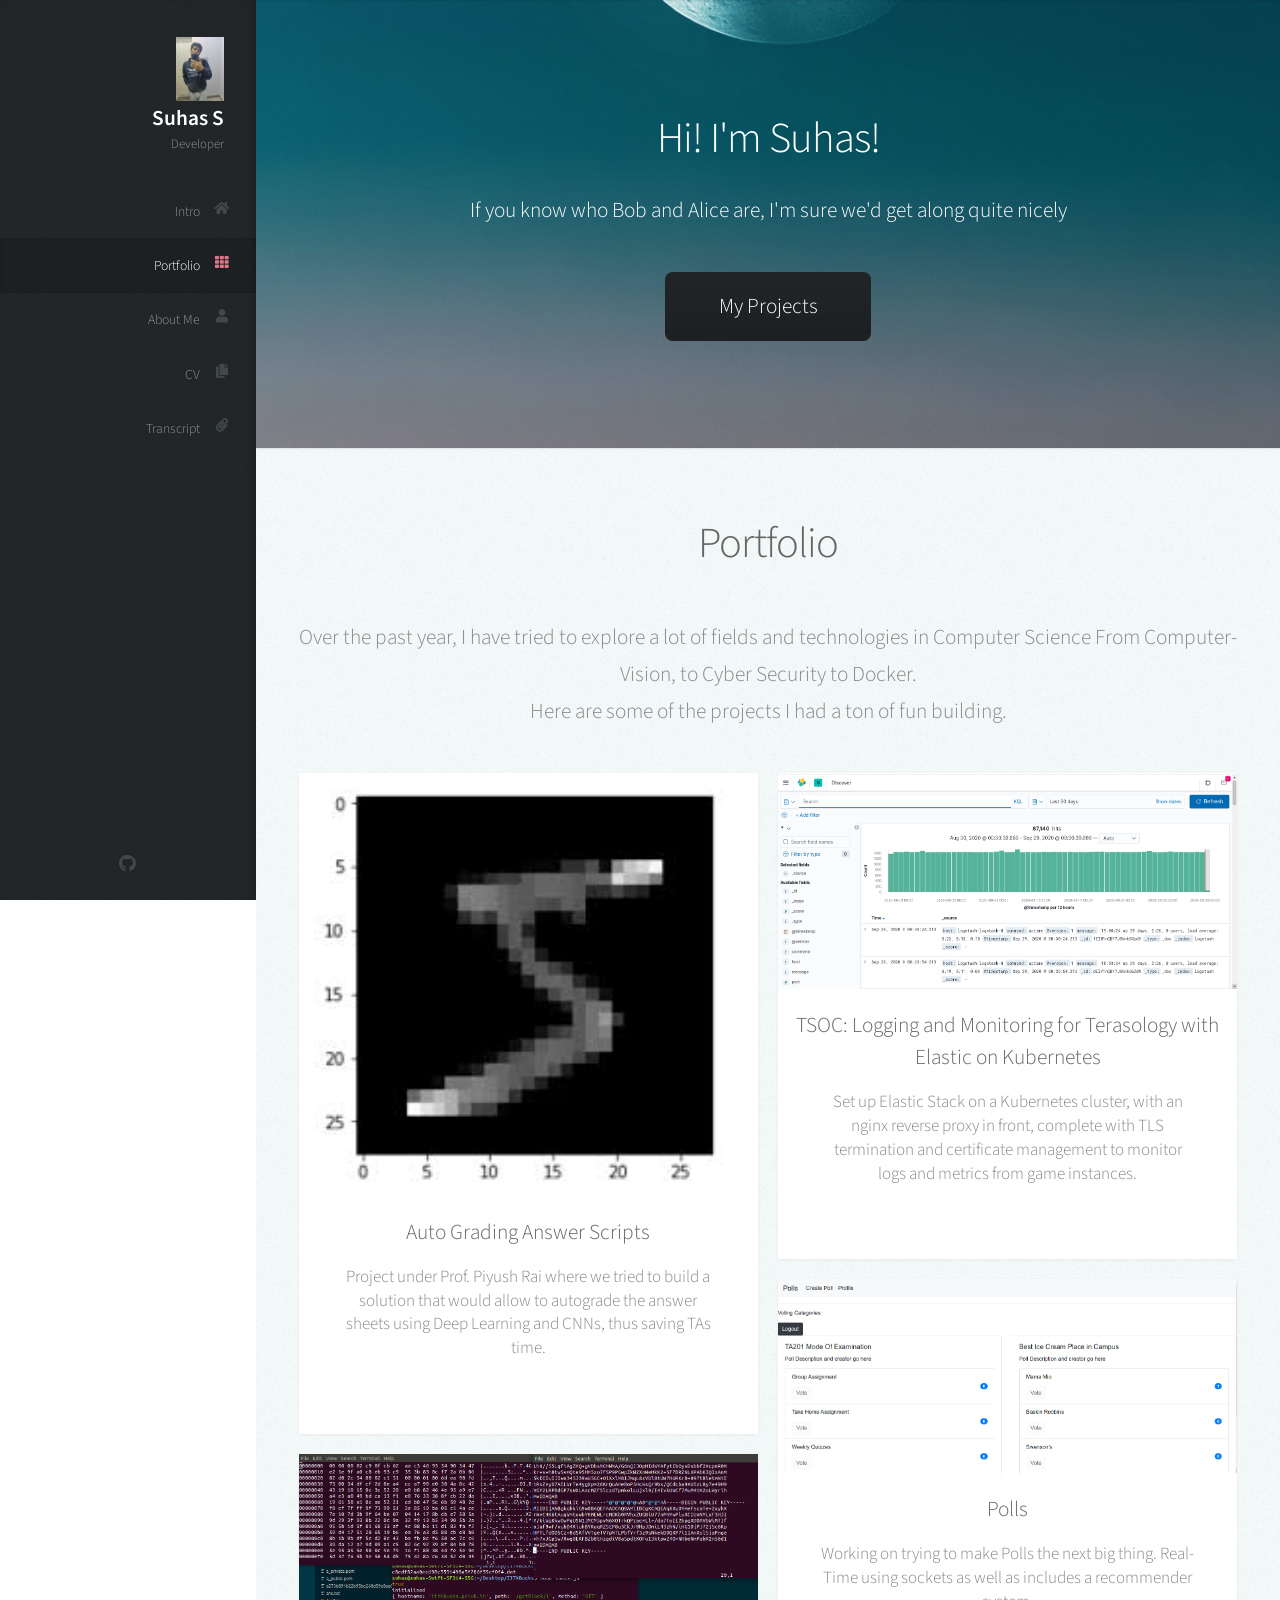
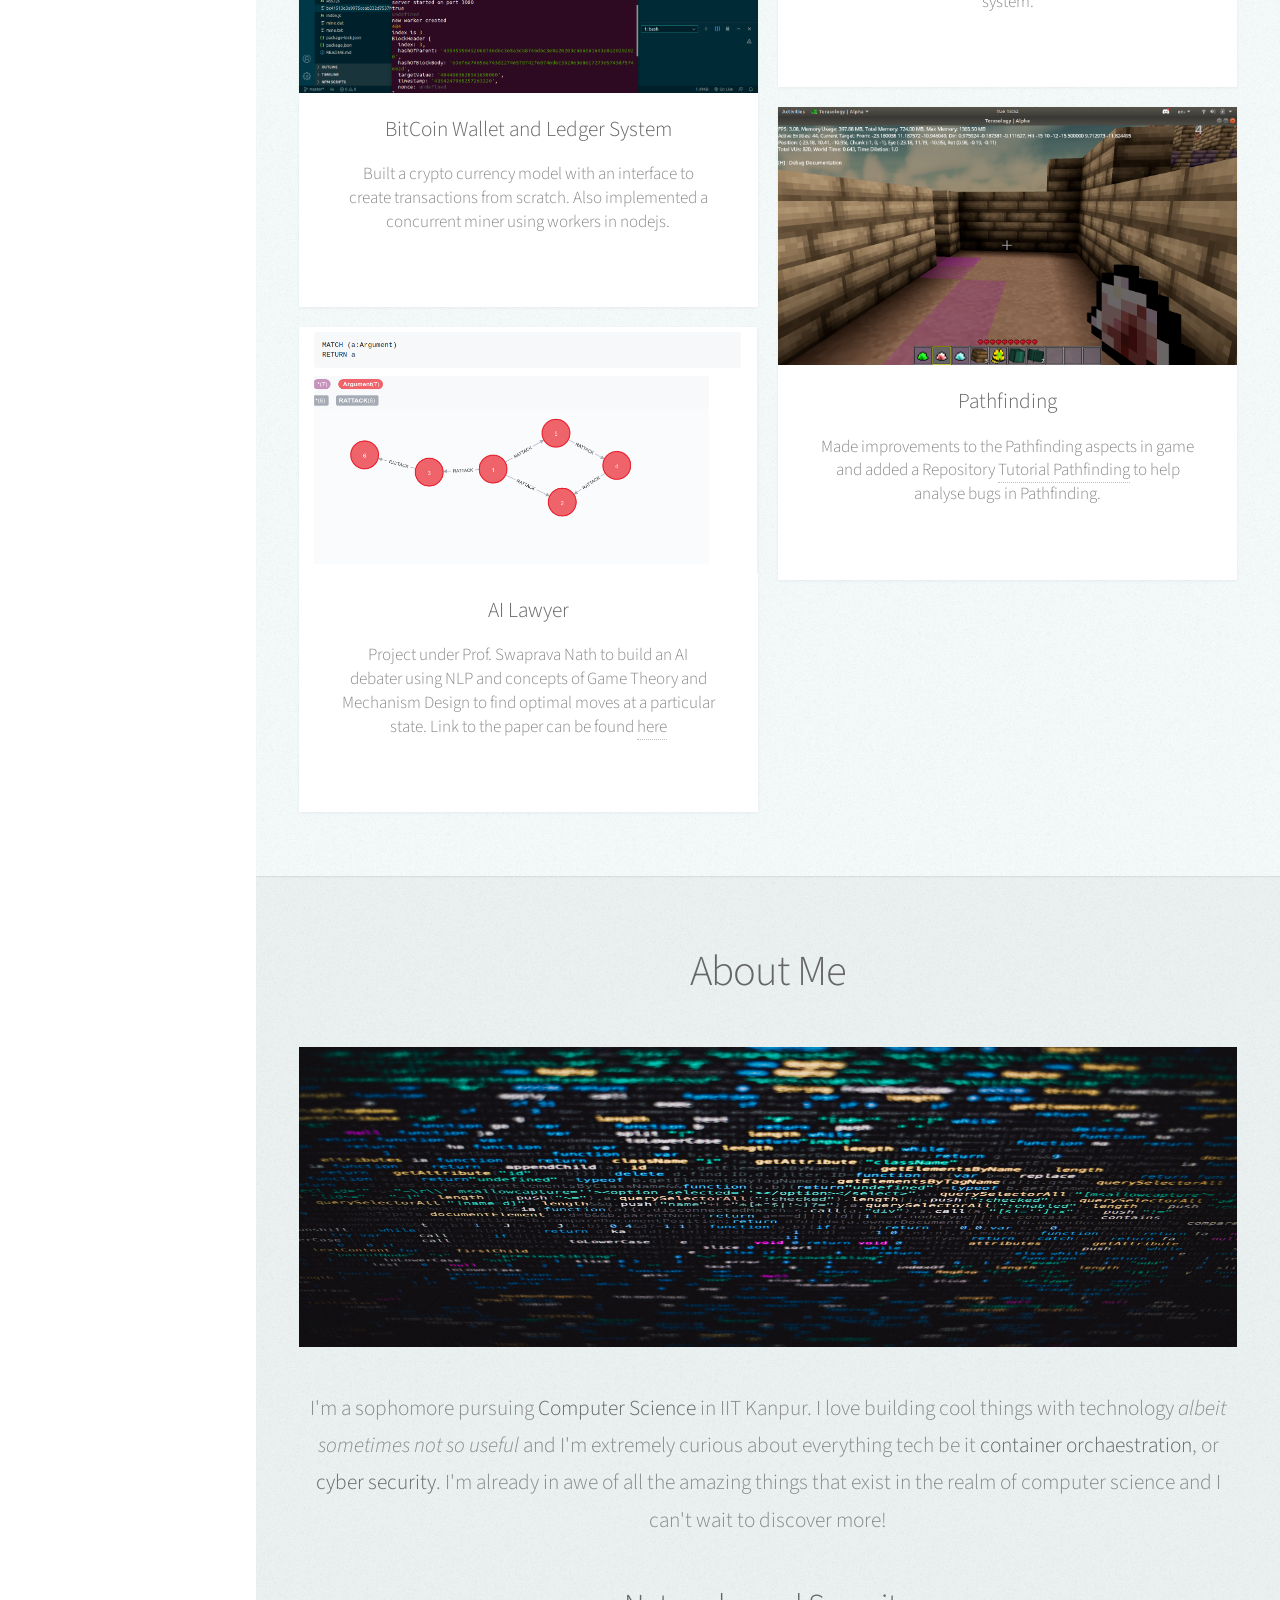
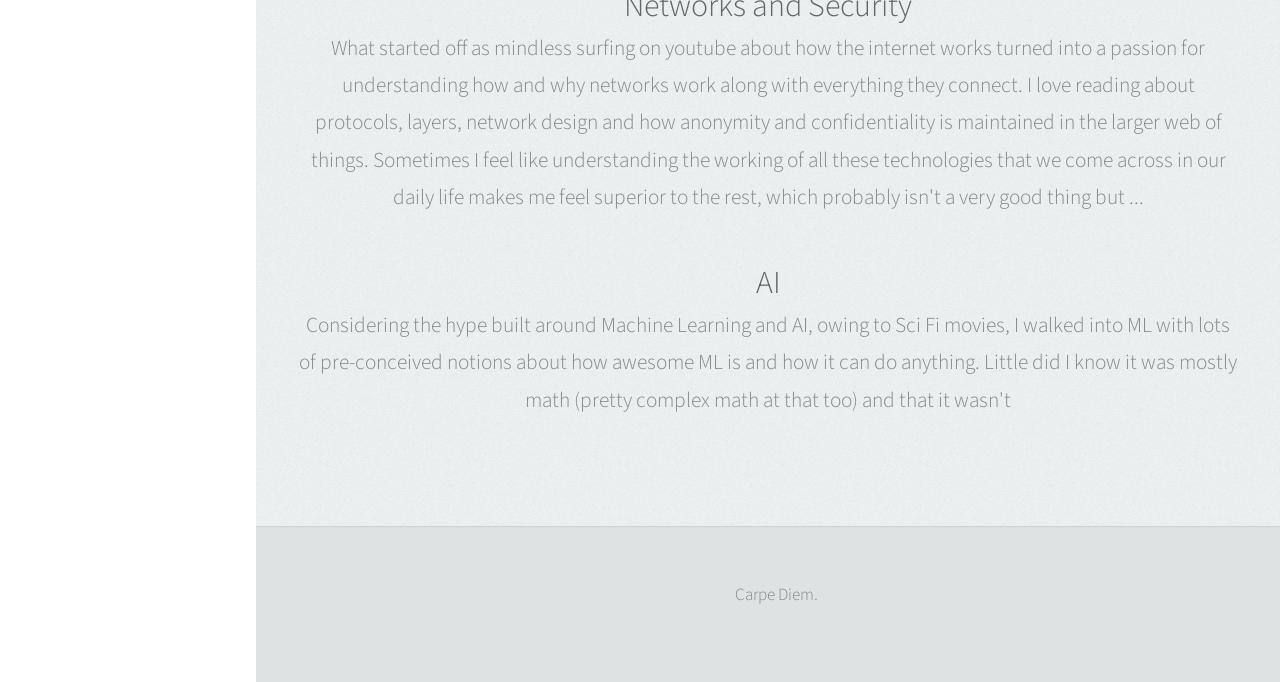
==== commit beb842a2: "feat: Added link to paper for AI Lawyer" ====
--- a/index.html
+++ b/index.html
@@ -122,9 +122,10 @@
 									<article class="item">
 										<a href="https://github.com/agent-q1/AI-Debater" class="image fit"><img src="./images/AI_Debater.png" alt="" /></a>
 										<header>
-											<h3>AI Debater</h3>
-											<div class="container">
-												<p> Project under Prof. Swaprava Nath to build an AI debater using NLP and concepts of Game Theory and Mechanism Design to find optimal moves at a particular state
+											<h3>AI Lawyer</h3>
+											<div class="container">
+												<p> Project under Prof. Swaprava Nath to build an AI debater using NLP and concepts of Game Theory and Mechanism Design to find optimal moves at a particular state. 
+													Link to the paper can be found <a href = "docs/ArgumentationTheory.pdf" > here</a>
 												</p>
 											</div>
 										</header>
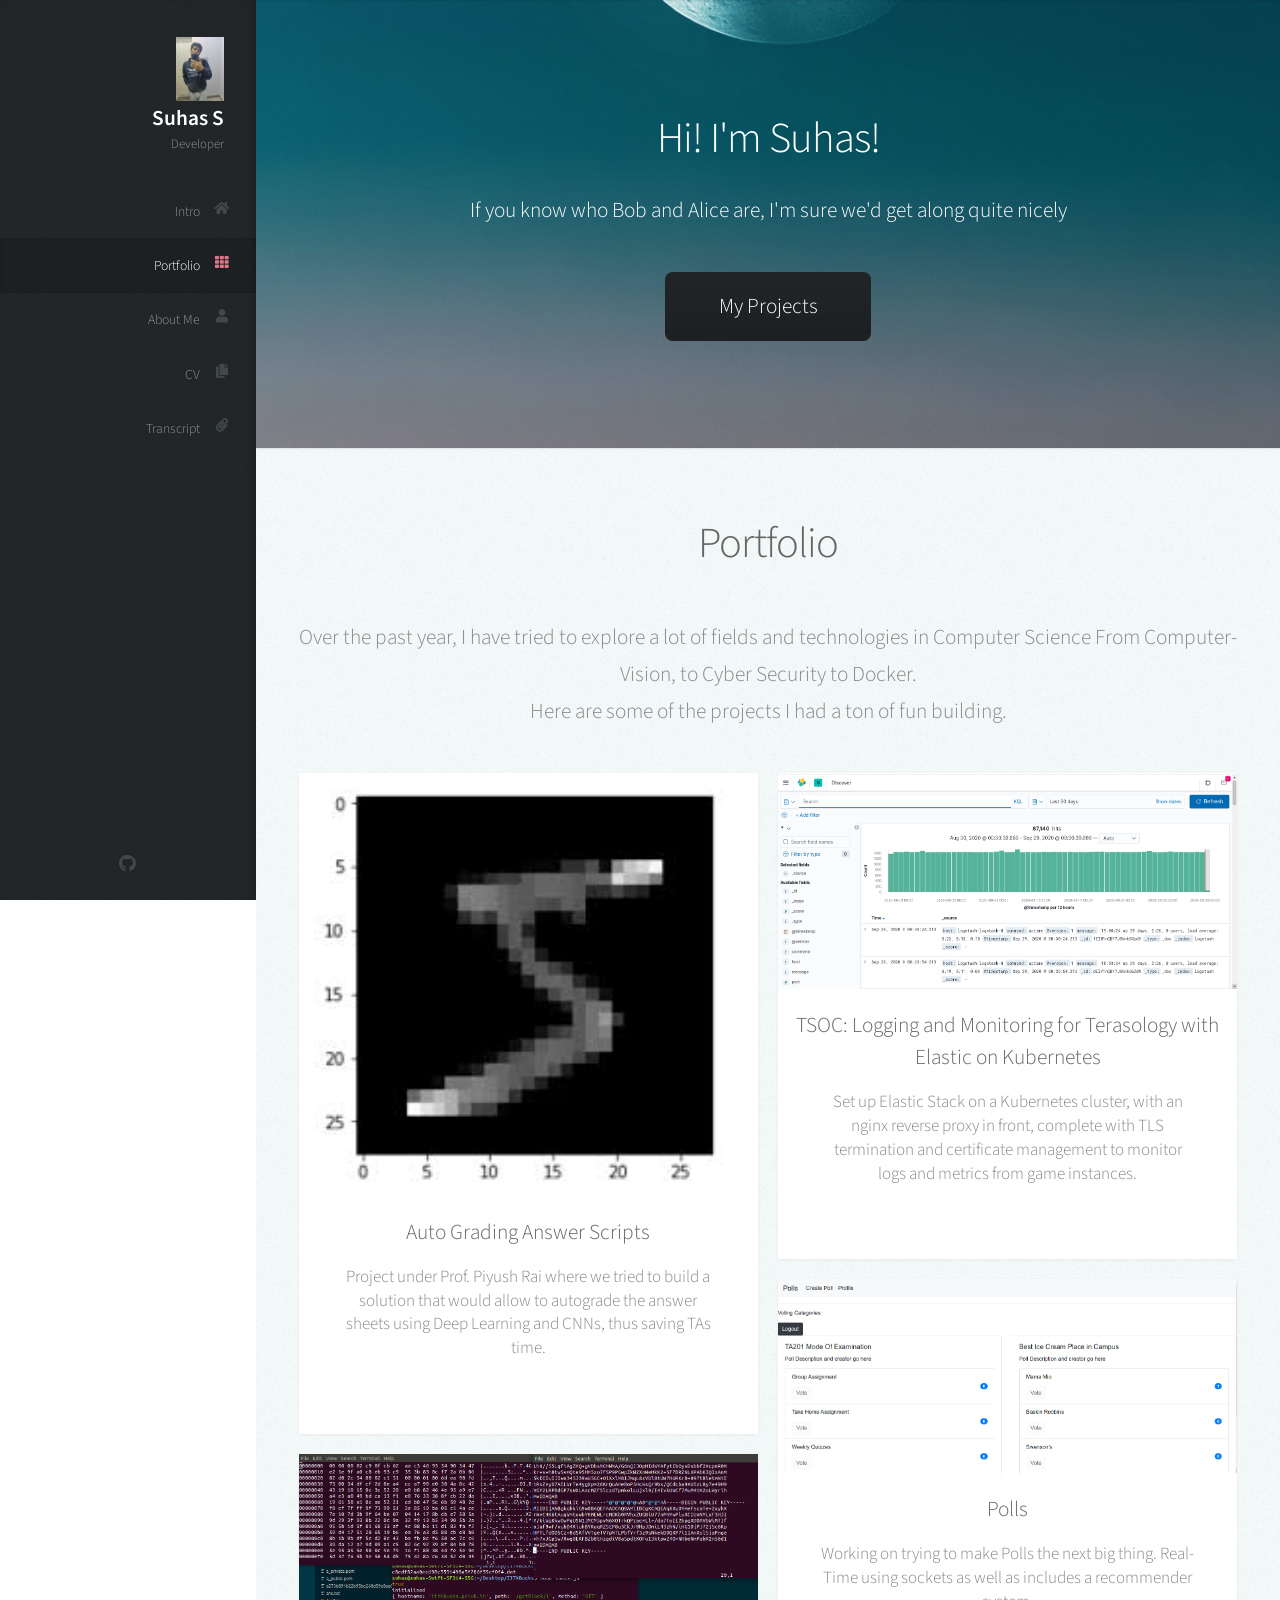
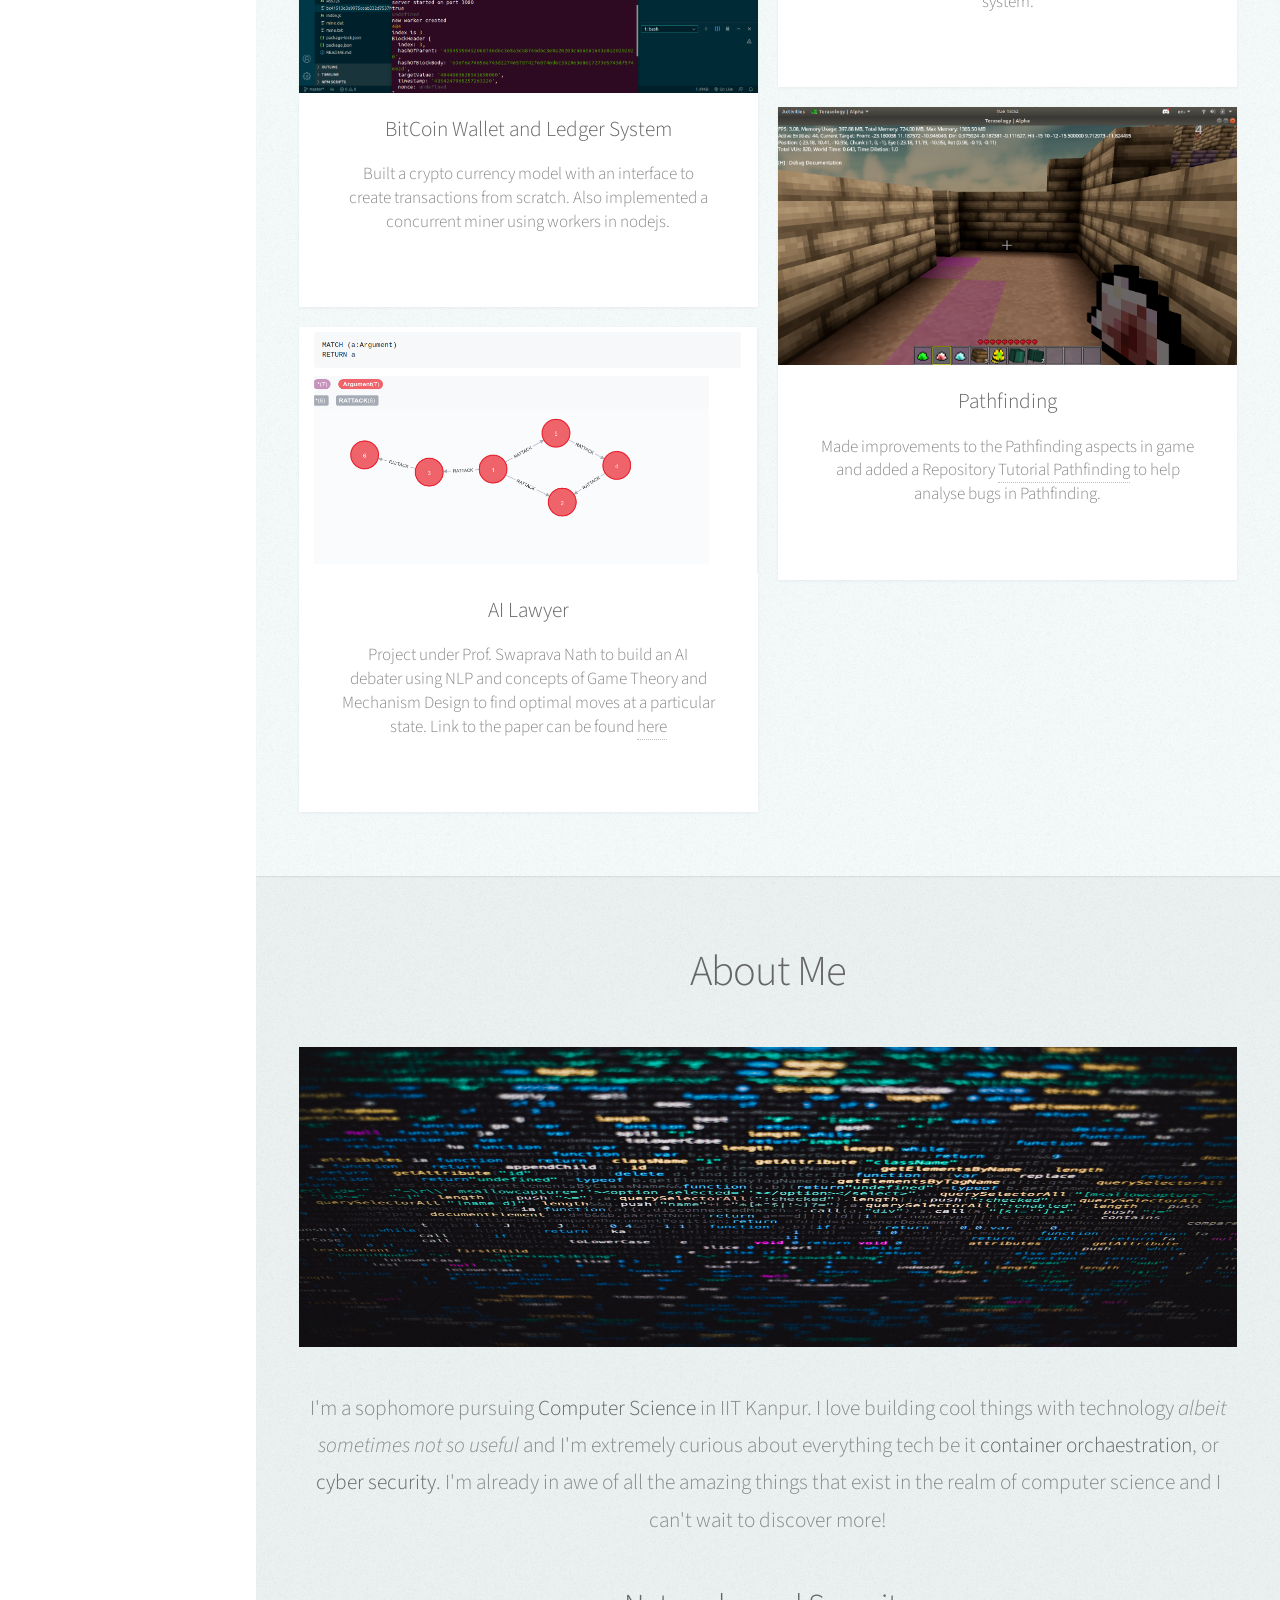
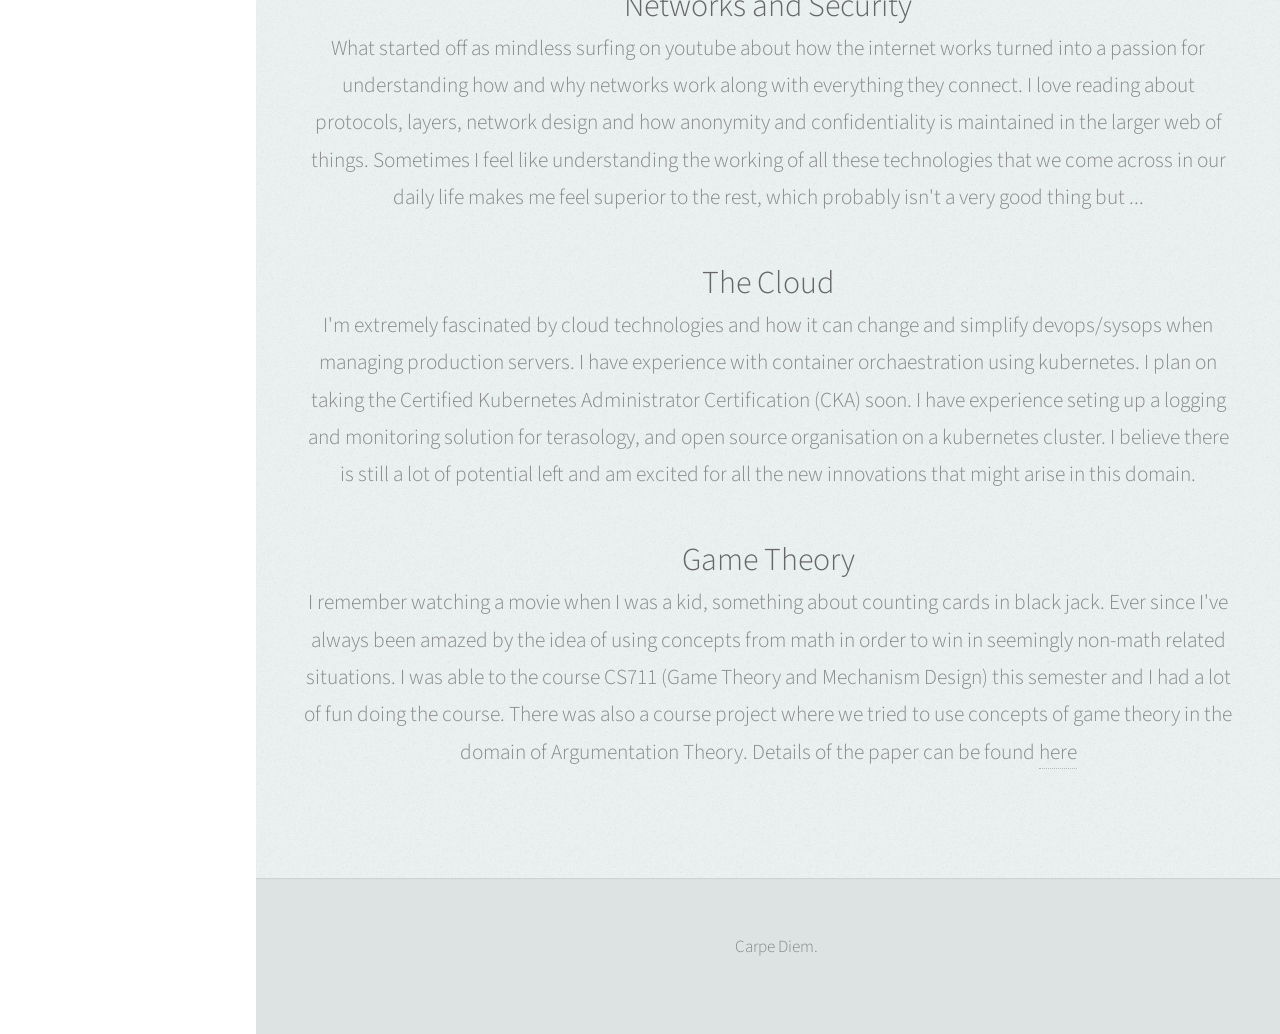
==== commit f64c0e9d: "feat: Added transitions on webpage nav bar" ====
--- a/index.html
+++ b/index.html
@@ -31,11 +31,25 @@
 								<li><a href="#top" id="top-link"><span class="icon solid fa-home">Intro</span></a></li>
 								<li><a href="#portfolio" id="portfolio-link"><span class="icon solid fa-th">Portfolio</span></a></li>
 								<li><a href="#about" id="about-link"><span class="icon solid fa-user">About Me</span></a></li>
-								<li><a href="https://agent-q1.github.io/docs/Suhas_CV_Nov.pdf" target="_blank" id="cv"><span class="icon solid fa-copy">CV</span></a></li>
-							    <li><a href="https://agent-q1.github.io/docs/Suhas_1st-year_transcript.pdf" target="_blank" id="cv"><span class="icon solid fa-paperclip">Transcript</span></a></li>
+							    
 							
 							</ul>
+							
 						</nav>
+
+						<div id = "nav">
+							<ul>
+						
+								<li><a href="/docs/Suhas_CV_Nov.pdf" id="cv-link" target="_blank"  id="cv"><span class="icon solid fa-copy">CV</span></a></li>
+								<li><a href="/docs/Suhas_1st-year_transcript.pdf" target="_blank" id="cv"><span class="icon solid fa-paperclip">Transcript</span></a></li>
+							
+							</ul>
+
+						</div>
+
+						
+						
+					
 
 				</div>
 
@@ -215,12 +229,24 @@
 								makes me feel superior to the rest, which probably isn't a very good thing but ... 
 							</p>
 
-							<h3>AI</h3>
+							<h3>The Cloud</h3>
 
 							<p> 
-								Considering the hype built around Machine Learning and AI, owing to Sci Fi movies, I walked into 
-								ML with lots of pre-conceived notions about how awesome ML is and how it can do anything. Little did I know
-								it was mostly math (pretty complex math at that too) and that it wasn't 
+								I'm extremely fascinated by cloud technologies and how it can change and simplify devops/sysops when managing production servers. 
+								I have experience with container orchaestration using kubernetes. I plan on taking the Certified Kubernetes Administrator Certification (CKA) soon.
+								I have experience seting up a logging and monitoring solution for terasology, and open source organisation on a kubernetes cluster. I believe there is 
+								still a lot of potential left and am excited for all the new innovations that might arise in this domain.   
+								
+							
+							</p>
+							<h3>Game Theory</h3>
+
+							<p> 
+								I remember watching a movie when I was a kid, something about counting cards in black jack. Ever since I've always been amazed
+								by the idea of using concepts from math in order to win in seemingly non-math related situations. I was able to the course CS711 (Game Theory and Mechanism Design) this 
+								semester and I had a lot of fun doing the course. There was also a course project where we tried to use concepts of game theory in the domain of Argumentation Theory.
+								Details of the paper can be found <a href = "docs/ArgumentationTheory.pdf">here </a>
+							
 							</p>
 
 						</div>
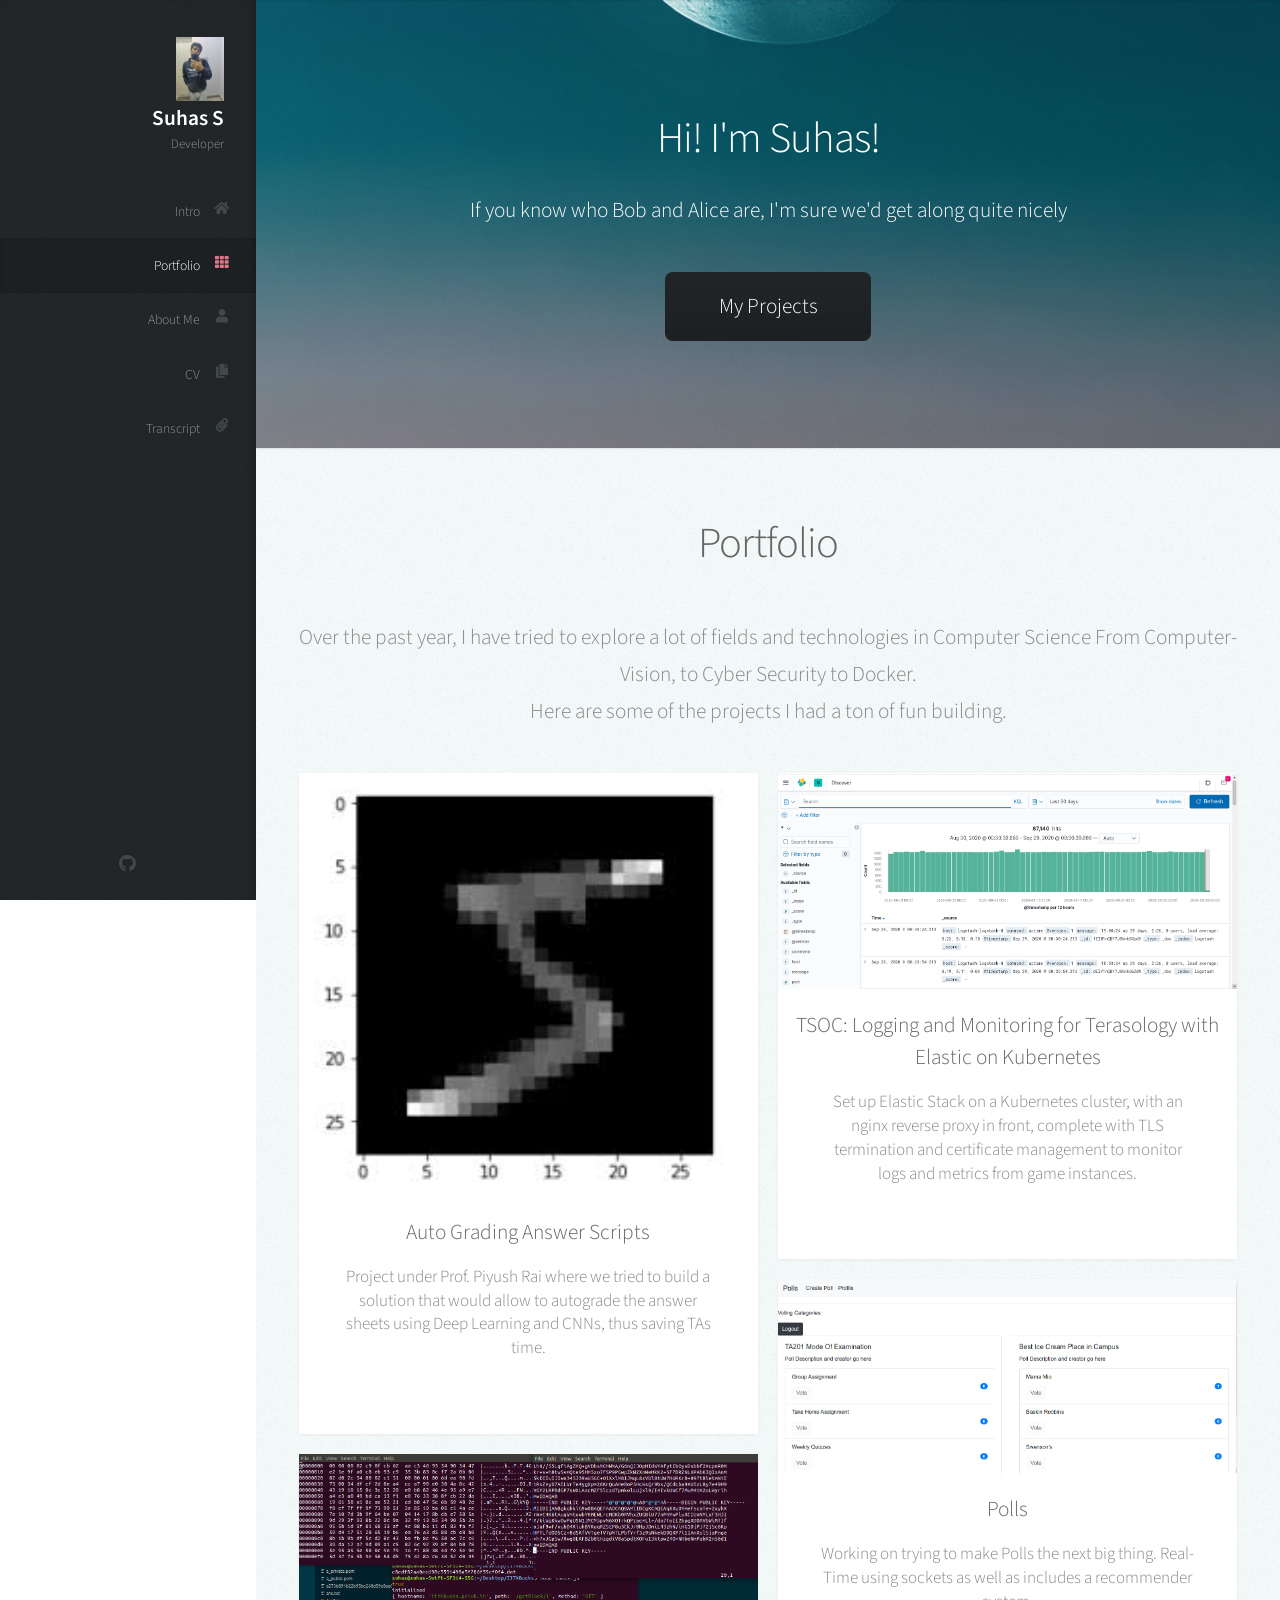
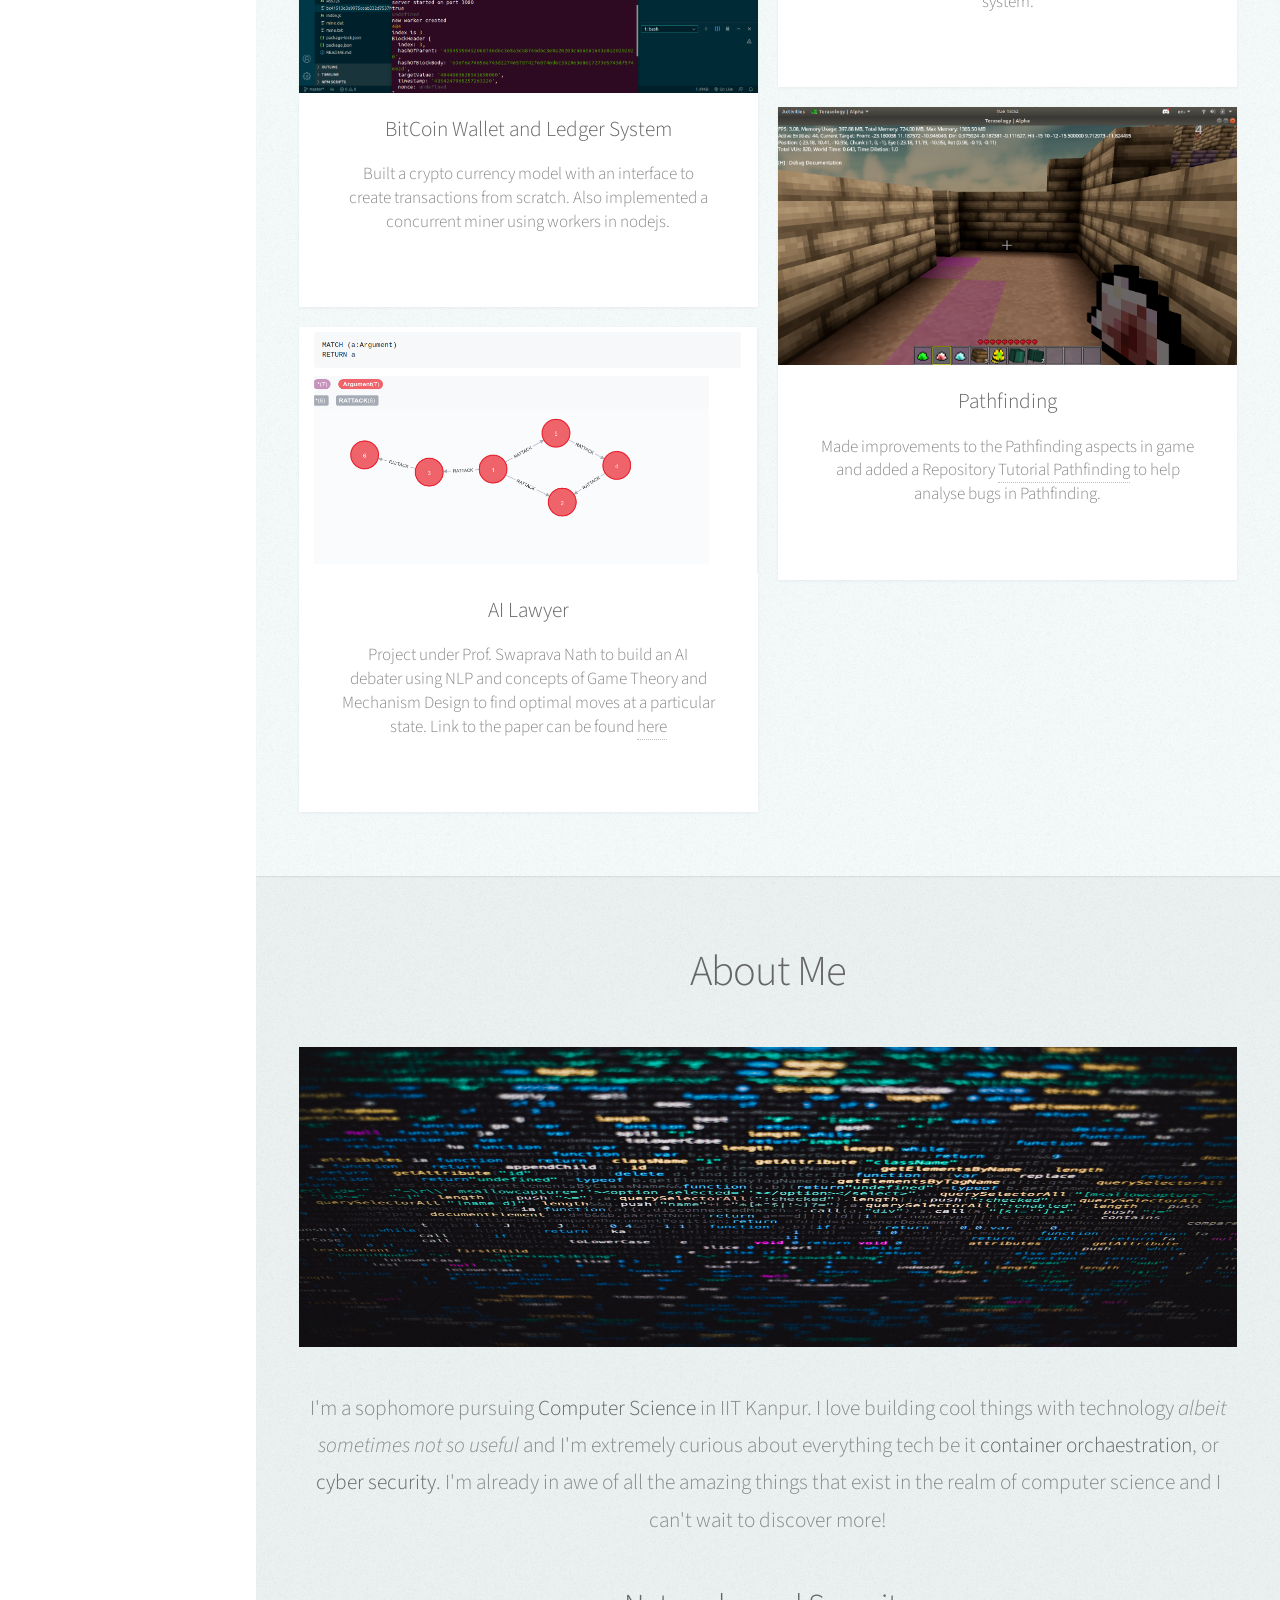
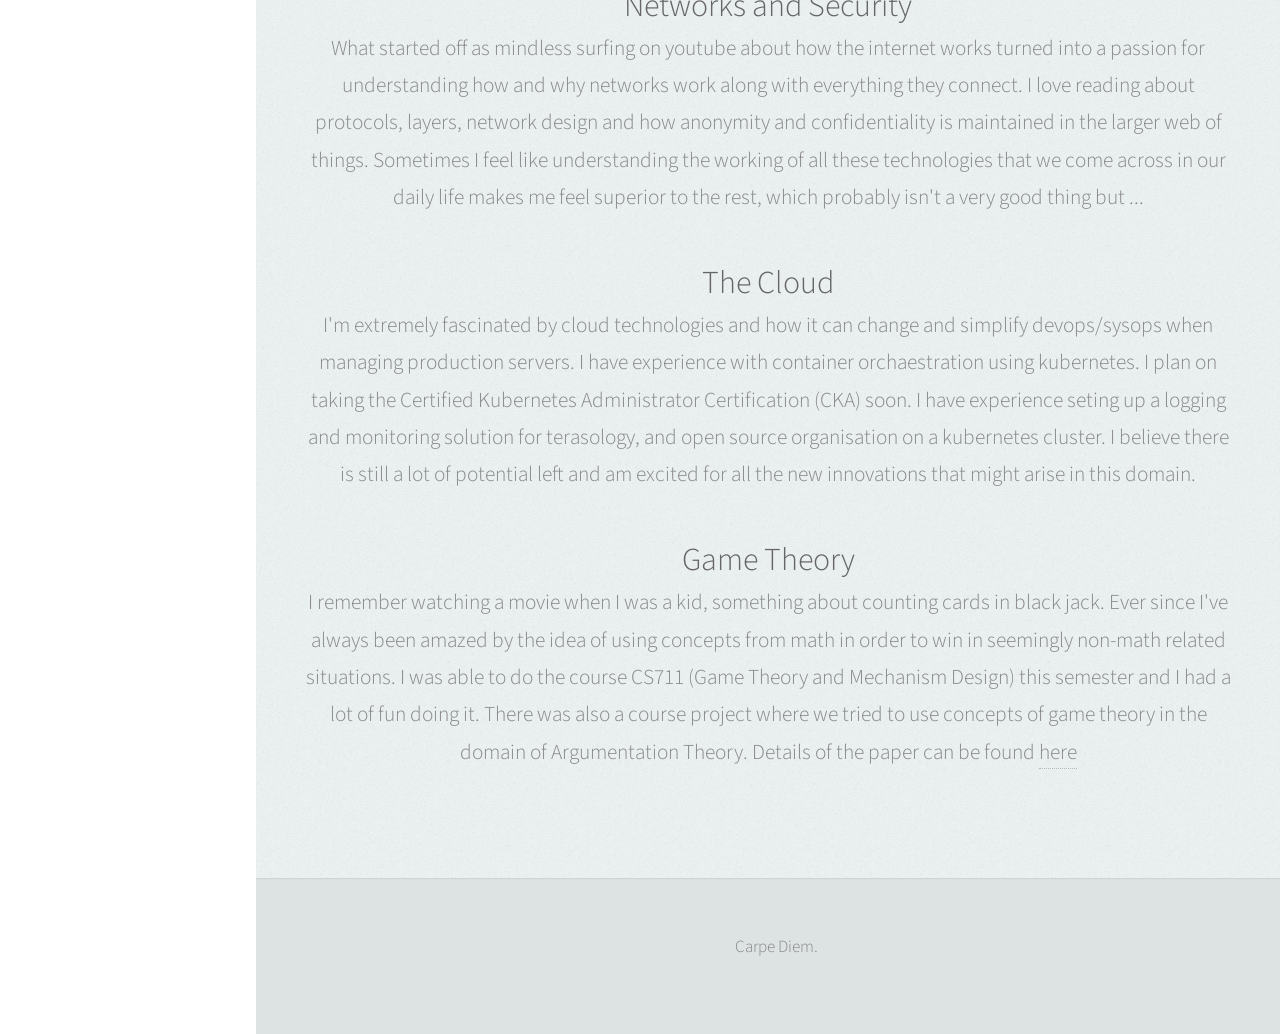
==== commit 07d10cf2: "chore: Updated CV" ====
--- a/index.html
+++ b/index.html
@@ -40,7 +40,7 @@
 						<div id = "nav">
 							<ul>
 						
-								<li><a href="/docs/Suhas_CV_Nov.pdf" id="cv-link" target="_blank"  id="cv"><span class="icon solid fa-copy">CV</span></a></li>
+								<li><a href="/docs/Suhas_CV_Current.pdf" id="cv-link" target="_blank"  id="cv"><span class="icon solid fa-copy">CV</span></a></li>
 								<li><a href="/docs/Suhas_1st-year_transcript.pdf" target="_blank" id="cv"><span class="icon solid fa-paperclip">Transcript</span></a></li>
 							
 							</ul>
@@ -243,8 +243,8 @@
 
 							<p> 
 								I remember watching a movie when I was a kid, something about counting cards in black jack. Ever since I've always been amazed
-								by the idea of using concepts from math in order to win in seemingly non-math related situations. I was able to the course CS711 (Game Theory and Mechanism Design) this 
-								semester and I had a lot of fun doing the course. There was also a course project where we tried to use concepts of game theory in the domain of Argumentation Theory.
+								by the idea of using concepts from math in order to win in seemingly non-math related situations. I was able to do the course CS711 (Game Theory and Mechanism Design) this 
+								semester and I had a lot of fun doing it. There was also a course project where we tried to use concepts of game theory in the domain of Argumentation Theory.
 								Details of the paper can be found <a href = "docs/ArgumentationTheory.pdf">here </a>
 							
 							</p>
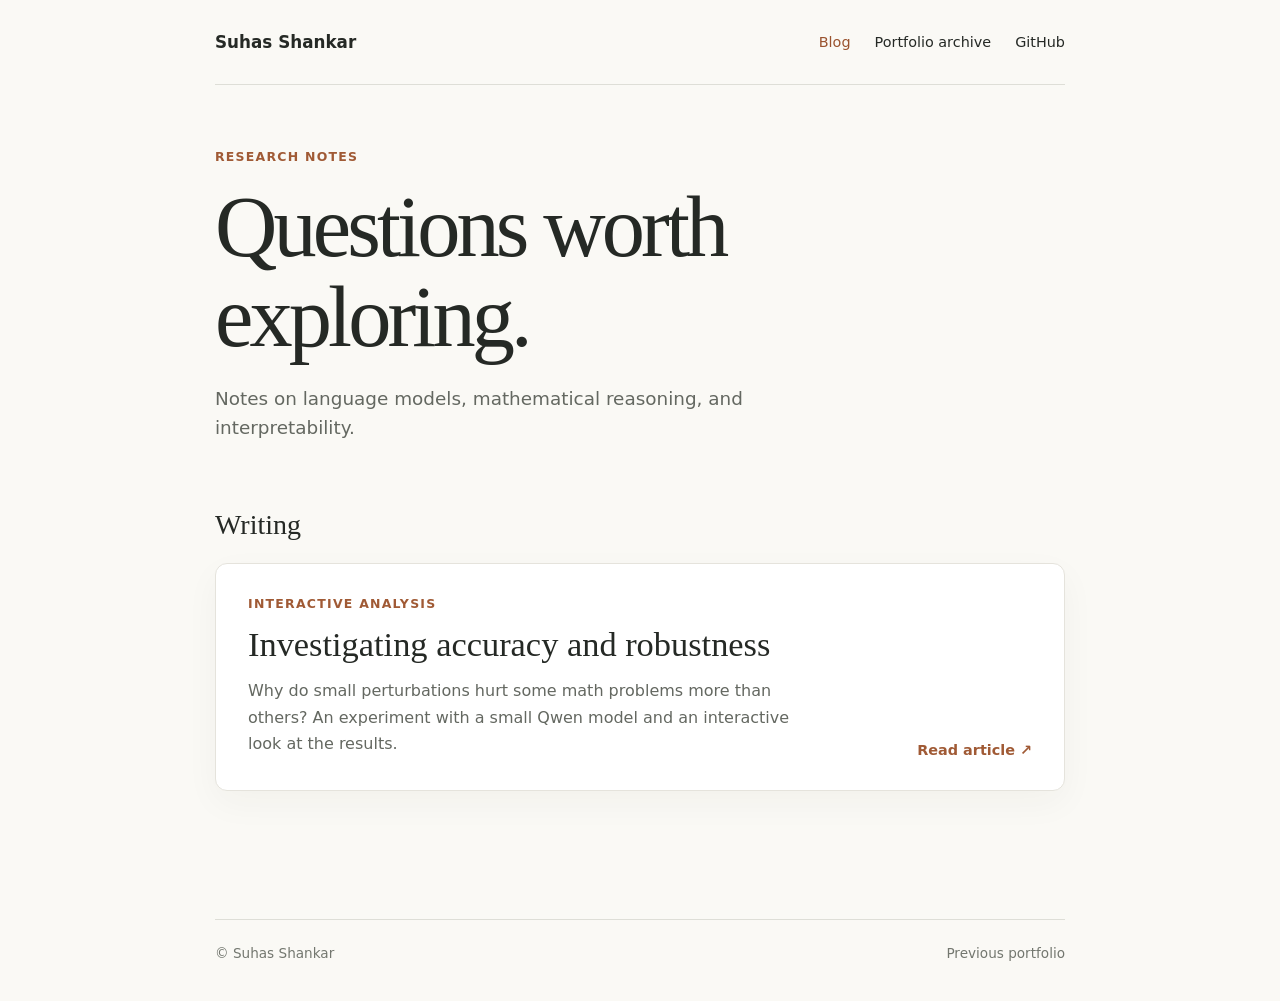
==== commit 91a19720: "Move portfolio to archive and add interactive blog homepage" ====
--- a/index.html
+++ b/index.html
@@ -1,278 +1,47 @@
-<!DOCTYPE HTML>
-<!--
-	Prologue by HTML5 UP
-	html5up.net | @ajlkn
-	Free for personal and commercial use under the CCA 3.0 license (html5up.net/license)
--->
-<html>
-	<head>
-		<title>Suhas S Portfolio</title>
-		<meta charset="utf-8" />
-		<meta name="viewport" content="width=device-width, initial-scale=1, user-scalable=no" />
-		<link rel="stylesheet" href="assets/css/main.css" />
-	</head>
-	<body class="is-preload">
-
-		<!-- Header -->
-			<div id="header">
-
-				<div class="top">
-
-					<!-- Logo -->
-						<div id="logo">
-							<span class="image avatar48"><img src="./images/Display_pic_whatsapp.jpeg" alt="" /></span>
-							<h1 id="title">Suhas S</h1>
-							<p>Developer</p>
-						</div>
-
-					<!-- Nav -->
-						<nav id="nav">
-							<ul>
-								<li><a href="#top" id="top-link"><span class="icon solid fa-home">Intro</span></a></li>
-								<li><a href="#portfolio" id="portfolio-link"><span class="icon solid fa-th">Portfolio</span></a></li>
-								<li><a href="#about" id="about-link"><span class="icon solid fa-user">About Me</span></a></li>
-							    
-							
-							</ul>
-							
-						</nav>
-
-						<div id = "nav">
-							<ul>
-						
-								<li><a href="/docs/Suhas_CV_Current.pdf" id="cv-link" target="_blank"  id="cv"><span class="icon solid fa-copy">CV</span></a></li>
-								<li><a href="/docs/Suhas_1st-year_transcript.pdf" target="_blank" id="cv"><span class="icon solid fa-paperclip">Transcript</span></a></li>
-							
-							</ul>
-
-						</div>
-
-						
-						
-					
-
-				</div>
-
-				<div class="bottom">
-
-					<!-- Social Icons -->
-						<ul class="icons">
-							<li><a href="https://github.com/agent-q1" class="icon brands fa-github"><span class="label">Github</span></a></li>
-
-						</ul>
-
-				</div>
-
-			</div>
-
-		<!-- Main -->
-			<div id="main">
-
-				<!-- Intro -->
-					<section id="top" class="one dark cover">
-						<div class="container">
-
-							<header>
-								<h2 class="alt">Hi! I'm <strong>Suhas!</strong> </h2>
-								<!--<p>I did not rip this template off of HTML5 UP</p> -->
-
-								<p>If you know who Bob and Alice are, I'm sure we'd get along quite nicely</p>
-
-							</header>
-
-							<footer>
-								<a href="#portfolio" class="button scrolly">My Projects</a>
-							</footer>
-
-						</div>
-					</section>
-
-				<!-- Portfolio -->
-					<section id="portfolio" class="two">
-						<div class="container">
-
-							<header>
-								<h2>Portfolio</h2>
-							</header>
-
-							<p>Over the past year, I have tried to explore a lot of fields and technologies in Computer Science
-								From Computer-Vision, to Cyber Security to Docker. <br>
-								Here are some of the projects I had 
-								a ton of fun building.
-							</p>
-
-							<div class="row">
-								<div class="col-6 col-12-mobile">
-									<article class="item">
-										<a href="https://github.com/agent-q1/AdvancedTrack" class="image fit"><img src="images/opencv-at-project.jpeg" alt="" /></a>
-										<header>
-											<h3>Auto Grading Answer Scripts
-												
-											</h3>
-											<div class="container">
-												<p> Project under Prof. Piyush Rai where we tried to build a solution that would 
-													allow to autograde the answer sheets using Deep Learning and CNNs, thus saving 
-													TAs time.
-												</p>
-											</div>
-											
-											
-										</header>
-										
-									</article>
-									<article class="item">
-										<a href="https://github.com/agent-q1/IITKBuck" class="image fit"><img src="./images/IITKBucksTerminals.png" alt="" /></a>
-										<header>
-											<h3>BitCoin Wallet and Ledger System</h3>
-											<div class="container">
-												<p> Built a crypto currency model with an interface to create transactions from scratch. Also 
-													implemented a concurrent miner using workers in nodejs.
-												</p>
-											</div>
-										</header>
-									
-									</article>
-
-									<article class="item">
-										<a href="https://github.com/agent-q1/AI-Debater" class="image fit"><img src="./images/AI_Debater.png" alt="" /></a>
-										<header>
-											<h3>AI Lawyer</h3>
-											<div class="container">
-												<p> Project under Prof. Swaprava Nath to build an AI debater using NLP and concepts of Game Theory and Mechanism Design to find optimal moves at a particular state. 
-													Link to the paper can be found <a href = "docs/ArgumentationTheory.pdf" > here</a>
-												</p>
-											</div>
-										</header>
-									
-									</article>
-								</div>
-								<div class="col-6 col-12-mobile">
-									<article class="item">
-										<a href="https://suhas.postach.io/post/summary-post-of-logging-and-monitoring-in-terasology" class="image fit"><img src="images/LogsAndMonitoring.png" alt="" /></a>
-										<header>
-											<h3>TSOC: Logging and Monitoring for Terasology with Elastic on Kubernetes </h3>
-											<div class="container">
-												<p> Set up Elastic Stack on a Kubernetes cluster, with an nginx reverse proxy in front, complete
-													with TLS termination and certificate management to monitor logs and metrics from game instances.
-												</p>
-											</div>
-										
-										</header>
-									</article>
-									<article class="item">
-										<a href="https://agent-q1.github.io/Polls" class="image fit"><img src="images/PollLandingPage.png" alt="" /></a>
-										<header>
-											<h3>Polls </h3>
-											<div class="container">
-												<p>
-													Working on trying to make Polls the next big thing. Real-Time using sockets as well as includes a recommender system.
-												</p>
-											</div>
-										
-										</header>
-									</article>
-									<article class="item">
-										<a href="https://suhas.postach.io/post/gallery" class="image fit"><img src="images/Pathfinding-Terasology.png" alt="" /></a>
-										<header>
-											<h3>Pathfinding </h3>
-											<div class="container">
-												<p>
-													Made improvements to the Pathfinding aspects in game and added a Repository <a href="https://github.com/Terasology/TutorialPathfinding">Tutorial Pathfinding</a> to help 
-													analyse bugs in Pathfinding.
-												</p>
-											</div>
-										
-										</header>
-									</article>
-								</div>
-								<!-- <div class="col-4 col-12-mobile">
-									<article class="item">
-										<a href="#" class="image fit"><img src="images/pic06.jpg" alt="" /></a>
-										<header>
-											<h3>Dolor Penatibus</h3>
-										</header>
-									</article>
-									<article class="item">
-										<a href="#" class="image fit"><img src="images/pic07.jpg" alt="" /></a>
-										<header>
-											<h3>Orci Convallis</h3>
-										</header>
-									</article>
-								</div> -->
-							</div>
-
-						</div>
-					</section>
-
-				<!-- About Me -->
-					<section id="about" class="three">
-						<div class="container">
-
-							<header>
-								<h2>About Me</h2>
-							</header>
-
-							<a href="#" class="image featured"><img src="images/markus-spiske-qjnAnF0jIGk-unsplash.jpg" alt="" /></a>
-
-							<p>I'm a sophomore pursuing <strong>Computer Science</strong> in IIT Kanpur. I love building cool things
-								with technology <em>albeit sometimes not so useful</em> and I'm extremely curious about everything tech be it <strong>container orchaestration</strong>, <strongLogging
-								and monitoring></strong> or <strong>cyber security</strong>. I'm already in awe of all the amazing things that exist
-								in the realm of computer science and I can't wait to discover more!
-							</p>
-
-							<h3>Networks and Security</h3>
-
-							<p>
-								What started off as mindless surfing on youtube about how the internet works turned into a passion for understanding how and why networks work along with
-								everything they connect. I love reading about protocols, layers, network design and how anonymity and confidentiality is 
-								maintained in the larger web of things. Sometimes I feel like understanding the working of all these technologies that we come across in our daily life
-								makes me feel superior to the rest, which probably isn't a very good thing but ... 
-							</p>
-
-							<h3>The Cloud</h3>
-
-							<p> 
-								I'm extremely fascinated by cloud technologies and how it can change and simplify devops/sysops when managing production servers. 
-								I have experience with container orchaestration using kubernetes. I plan on taking the Certified Kubernetes Administrator Certification (CKA) soon.
-								I have experience seting up a logging and monitoring solution for terasology, and open source organisation on a kubernetes cluster. I believe there is 
-								still a lot of potential left and am excited for all the new innovations that might arise in this domain.   
-								
-							
-							</p>
-							<h3>Game Theory</h3>
-
-							<p> 
-								I remember watching a movie when I was a kid, something about counting cards in black jack. Ever since I've always been amazed
-								by the idea of using concepts from math in order to win in seemingly non-math related situations. I was able to do the course CS711 (Game Theory and Mechanism Design) this 
-								semester and I had a lot of fun doing it. There was also a course project where we tried to use concepts of game theory in the domain of Argumentation Theory.
-								Details of the paper can be found <a href = "docs/ArgumentationTheory.pdf">here </a>
-							
-							</p>
-
-						</div>
-					</section>
-
-	
-			</div>
-
-		<!-- Footer -->
-			<div id="footer">
-
-				<!-- Copyright -->
-					<ul class="copyright">
-						<li>Carpe Diem.</li>
-					</ul>
-
-			</div>
-
-		<!-- Scripts -->
-			<script src="assets/js/jquery.min.js"></script>
-			<script src="assets/js/jquery.scrolly.min.js"></script>
-			<script src="assets/js/jquery.scrollex.min.js"></script>
-			<script src="assets/js/browser.min.js"></script>
-			<script src="assets/js/breakpoints.min.js"></script>
-			<script src="assets/js/util.js"></script>
-			<script src="assets/js/main.js"></script>
-
-	</body>
-</html>+<!doctype html>
+<html lang="en">
+<head>
+  <meta charset="utf-8">
+  <meta name="viewport" content="width=device-width, initial-scale=1">
+  <meta name="description" content="Suhas Shankar's notes on language models, mathematical reasoning, and interpretability.">
+  <title>Suhas Shankar · Blog</title>
+  <link rel="stylesheet" href="/styles.css">
+</head>
+<body>
+  <div class="page">
+    <header class="site-header">
+      <a class="site-name" href="/">Suhas Shankar</a>
+      <nav aria-label="Main navigation">
+        <a href="/" aria-current="page">Blog</a>
+        <a href="/archived/">Portfolio archive</a>
+        <a href="https://github.com/agent-q1">GitHub</a>
+      </nav>
+    </header>
+
+    <main>
+      <section class="intro" aria-labelledby="page-title">
+        <p class="eyebrow">Research notes</p>
+        <h1 id="page-title">Questions worth exploring.</h1>
+        <p>Notes on language models, mathematical reasoning, and interpretability.</p>
+      </section>
+
+      <section class="posts" aria-labelledby="posts-title">
+        <h2 id="posts-title">Writing</h2>
+        <article class="post-card">
+          <div>
+            <p class="post-type">Interactive analysis</p>
+            <h3><a href="/posts/accuracy-robustness/">Investigating accuracy and robustness</a></h3>
+            <p>Why do small perturbations hurt some math problems more than others? An experiment with a small Qwen model and an interactive look at the results.</p>
+          </div>
+          <a class="read-link" href="/posts/accuracy-robustness/" aria-label="Read Investigating accuracy and robustness">Read article <span aria-hidden="true">↗</span></a>
+        </article>
+      </section>
+    </main>
+
+    <footer>
+      <span>© Suhas Shankar</span>
+      <a href="/archived/">Previous portfolio</a>
+    </footer>
+  </div>
+</body>
+</html>
--- a/styles.css
+++ b/styles.css
@@ -0,0 +1,43 @@
+:root {
+  color-scheme: light;
+  font-family: Inter, ui-sans-serif, system-ui, -apple-system, BlinkMacSystemFont, "Segoe UI", sans-serif;
+  color: #252925;
+  background: #faf9f5;
+}
+
+* { box-sizing: border-box; }
+body { margin: 0; }
+a { color: inherit; }
+
+.page { width: min(100% - 2.5rem, 850px); margin: auto; }
+.site-header, nav, footer { display: flex; align-items: center; }
+.site-header { justify-content: space-between; gap: 1.5rem; padding: 2rem 0; border-bottom: 1px solid #deded7; }
+.site-name { font-weight: 700; font-size: 1.05rem; text-decoration: none; white-space: nowrap; }
+nav { flex-wrap: wrap; gap: 1.5rem; font-size: .9rem; }
+nav a, footer a { text-decoration: none; }
+nav a:hover, footer a:hover, .read-link:hover { color: #9a532f; }
+nav [aria-current="page"] { color: #9a532f; }
+
+.intro { padding: 4rem 0 3rem; }
+.eyebrow, .post-type { margin: 0; color: #a05a35; font-size: .78rem; font-weight: 700; letter-spacing: .1em; text-transform: uppercase; }
+h1, h2, h3 { font-family: Georgia, "Times New Roman", serif; font-weight: 400; }
+h1 { max-width: 720px; margin: 1.1rem 0 1.3rem; font-size: clamp(3.1rem, 8vw, 5.4rem); line-height: 1.05; letter-spacing: -.045em; }
+.intro > p:last-child { max-width: 590px; color: #646861; font-size: 1.15rem; line-height: 1.6; }
+
+.posts { padding-bottom: 8rem; }
+h2 { margin: 0 0 1.4rem; font-size: 1.75rem; }
+.post-card { display: flex; justify-content: space-between; align-items: end; gap: 2rem; padding: 2rem; background: #fff; border: 1px solid #e5e3dc; border-radius: 12px; box-shadow: 0 12px 35px rgb(55 45 30 / 4%); }
+h3 { margin: .8rem 0; font-size: clamp(1.65rem, 4vw, 2.15rem); line-height: 1.2; }
+h3 a { text-decoration: none; }
+h3 a:hover { color: #9a532f; }
+.post-card p:not(.post-type) { max-width: 560px; margin: 0; color: #646861; line-height: 1.65; }
+.read-link { flex: none; color: #a05a35; font-size: .9rem; font-weight: 650; text-decoration: none; white-space: nowrap; }
+
+footer { justify-content: space-between; gap: 1rem; padding: 1.6rem 0 2.5rem; border-top: 1px solid #deded7; color: #73776f; font-size: .85rem; }
+
+@media (max-width: 650px) {
+  .site-header { align-items: start; flex-direction: column; }
+  .intro { padding: 3.5rem 0 3rem; }
+  .post-card { align-items: start; flex-direction: column; }
+  .posts { padding-bottom: 5rem; }
+}
